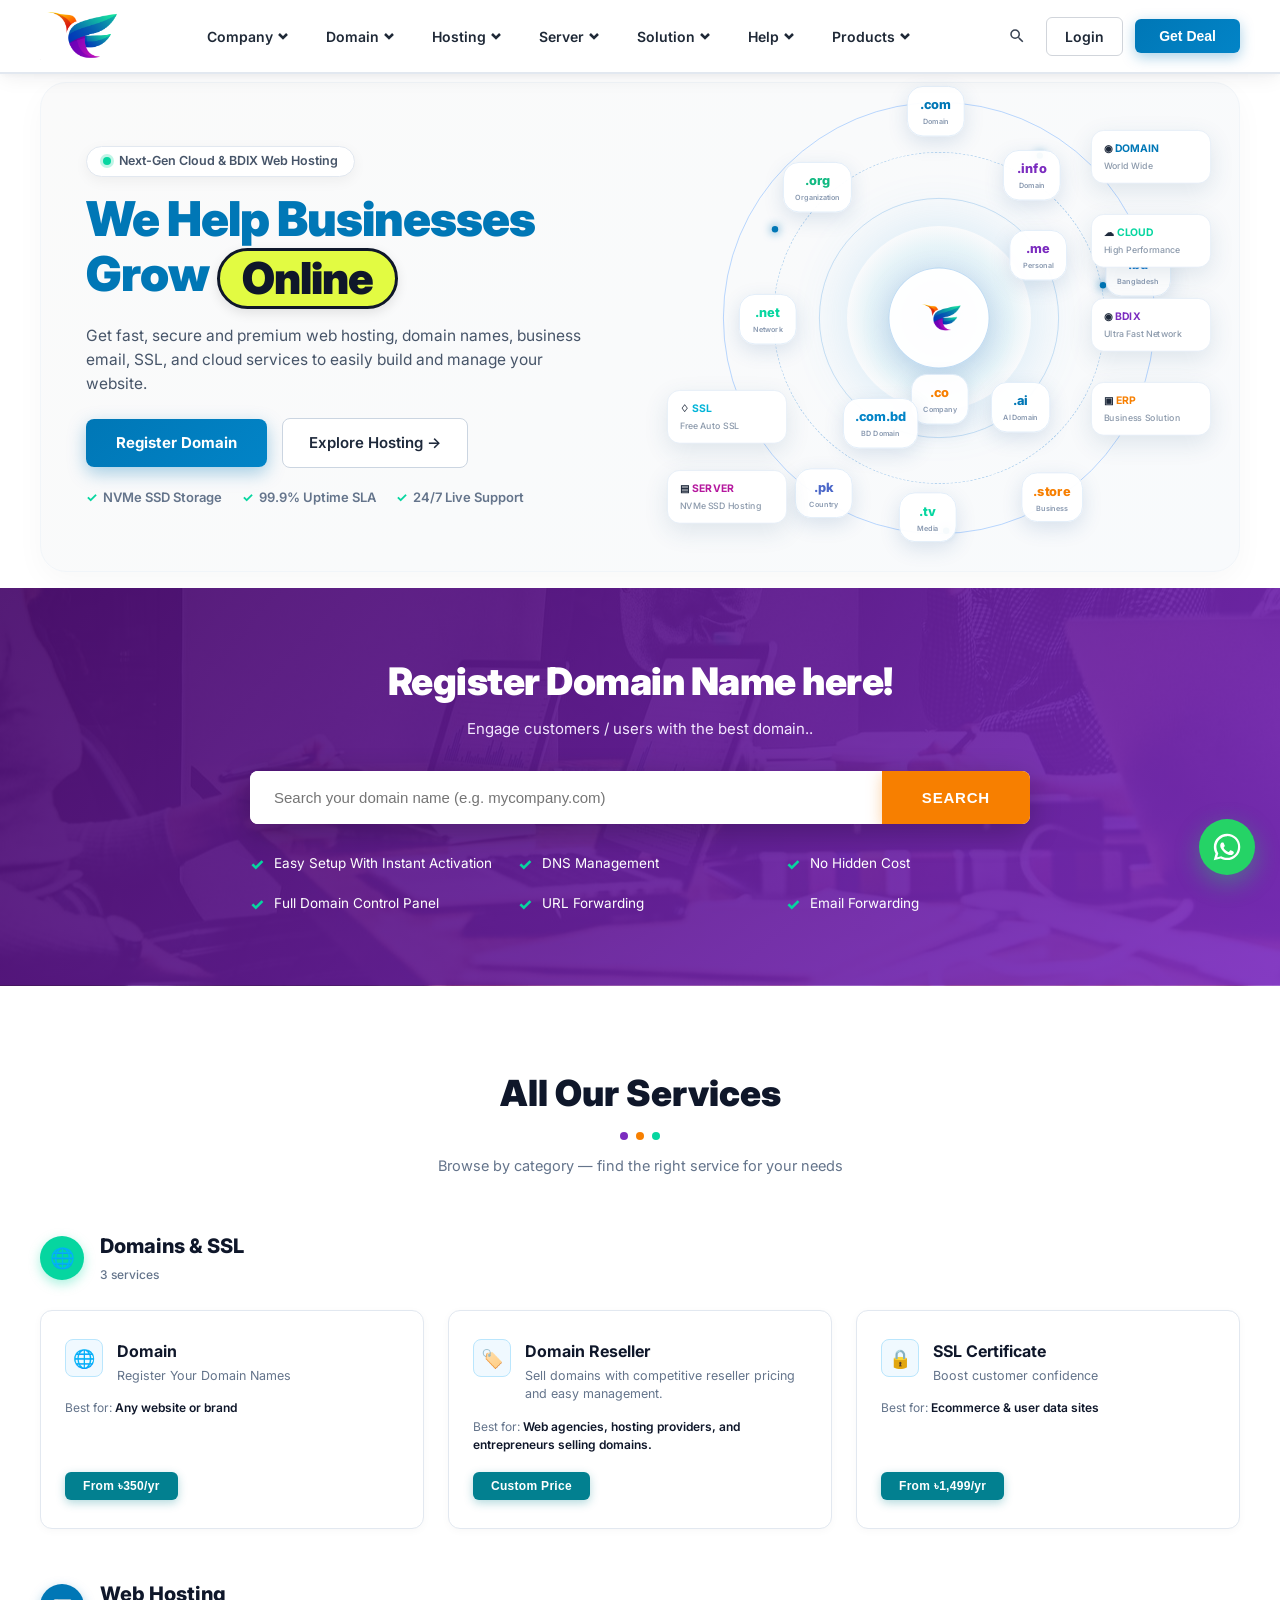
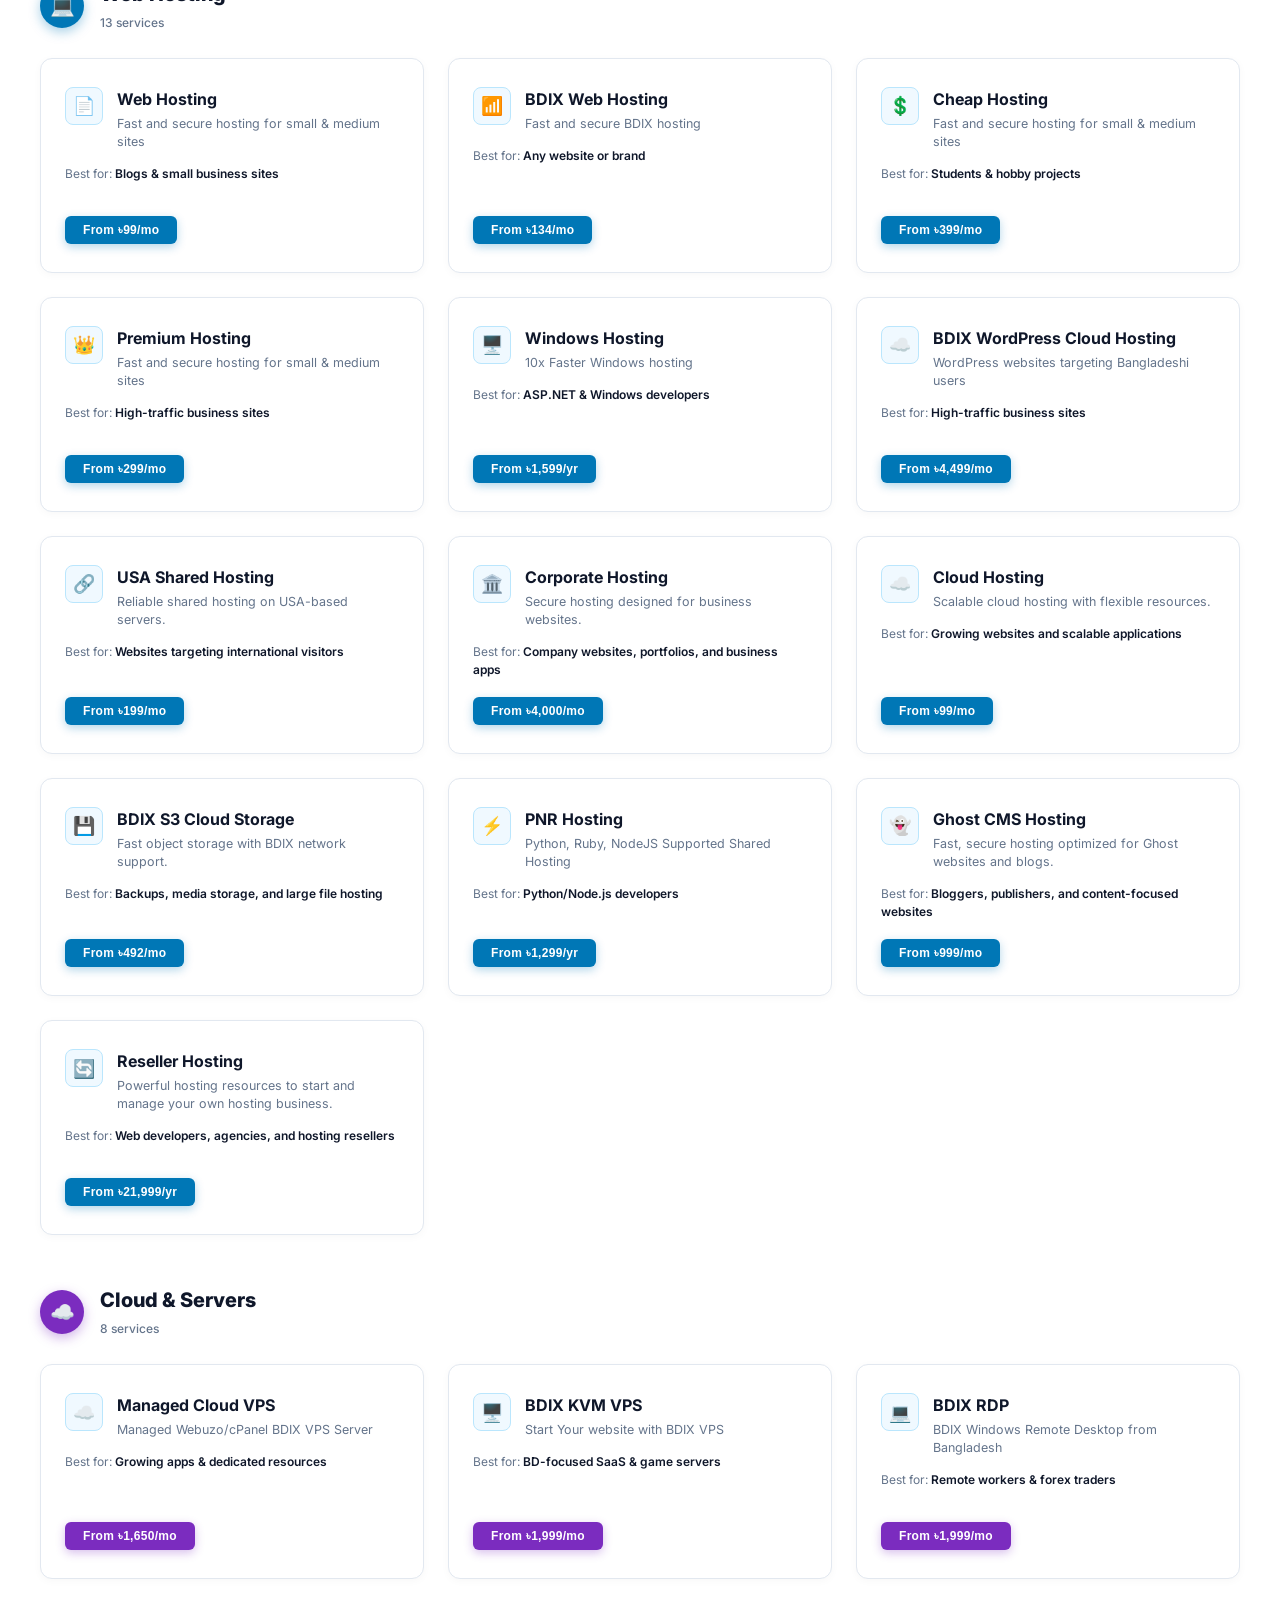
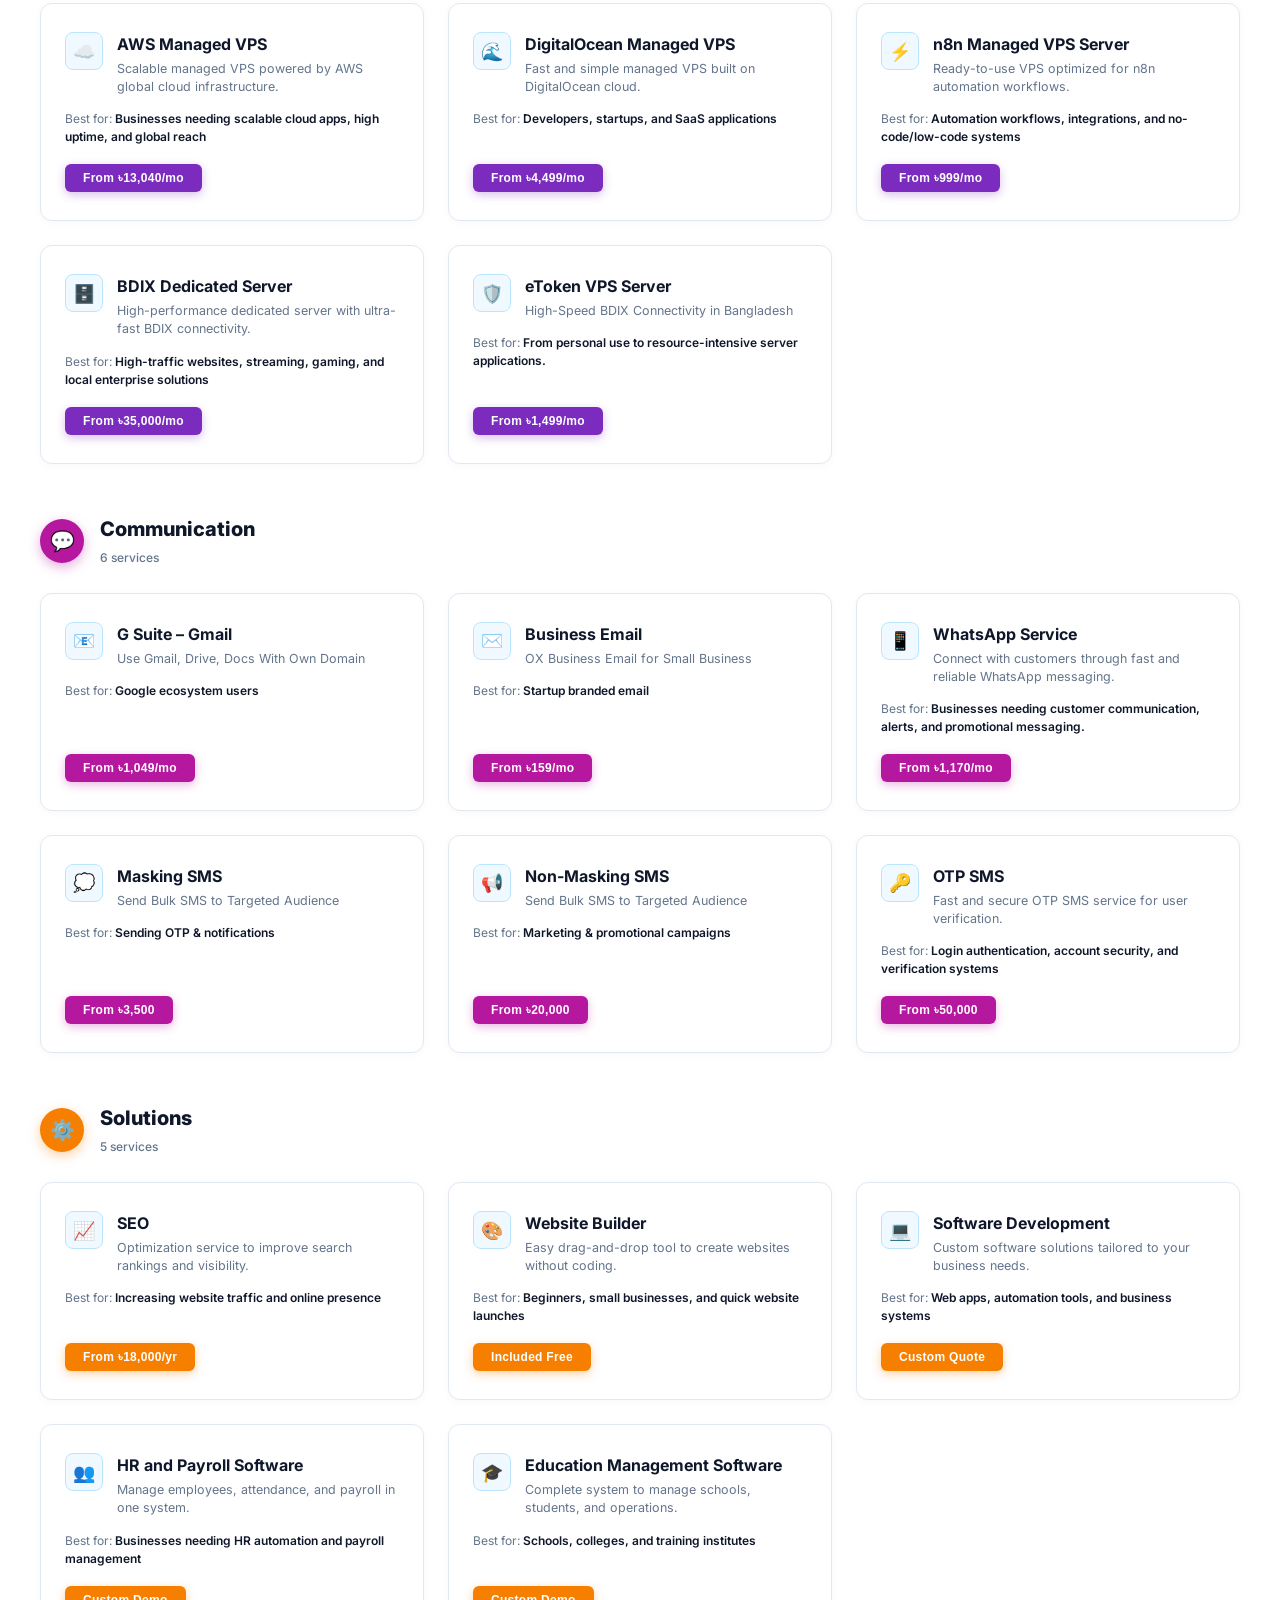
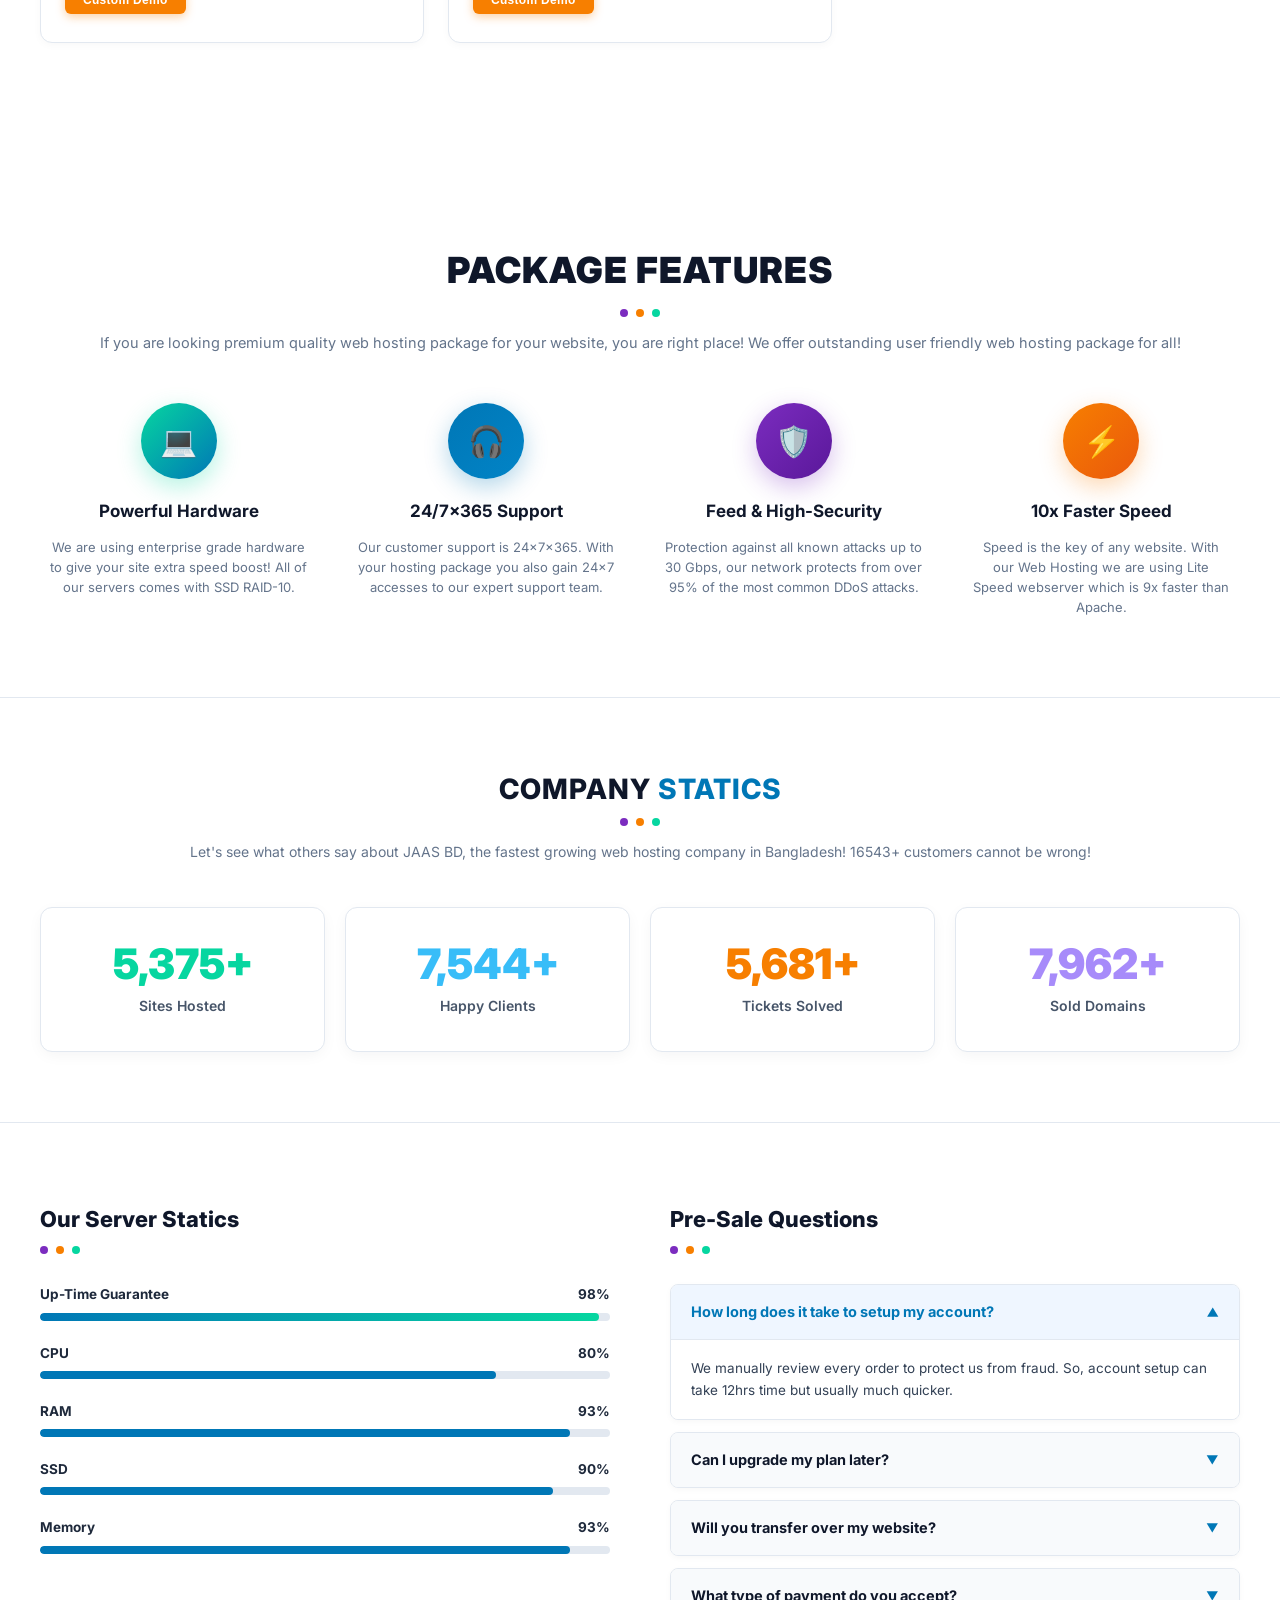
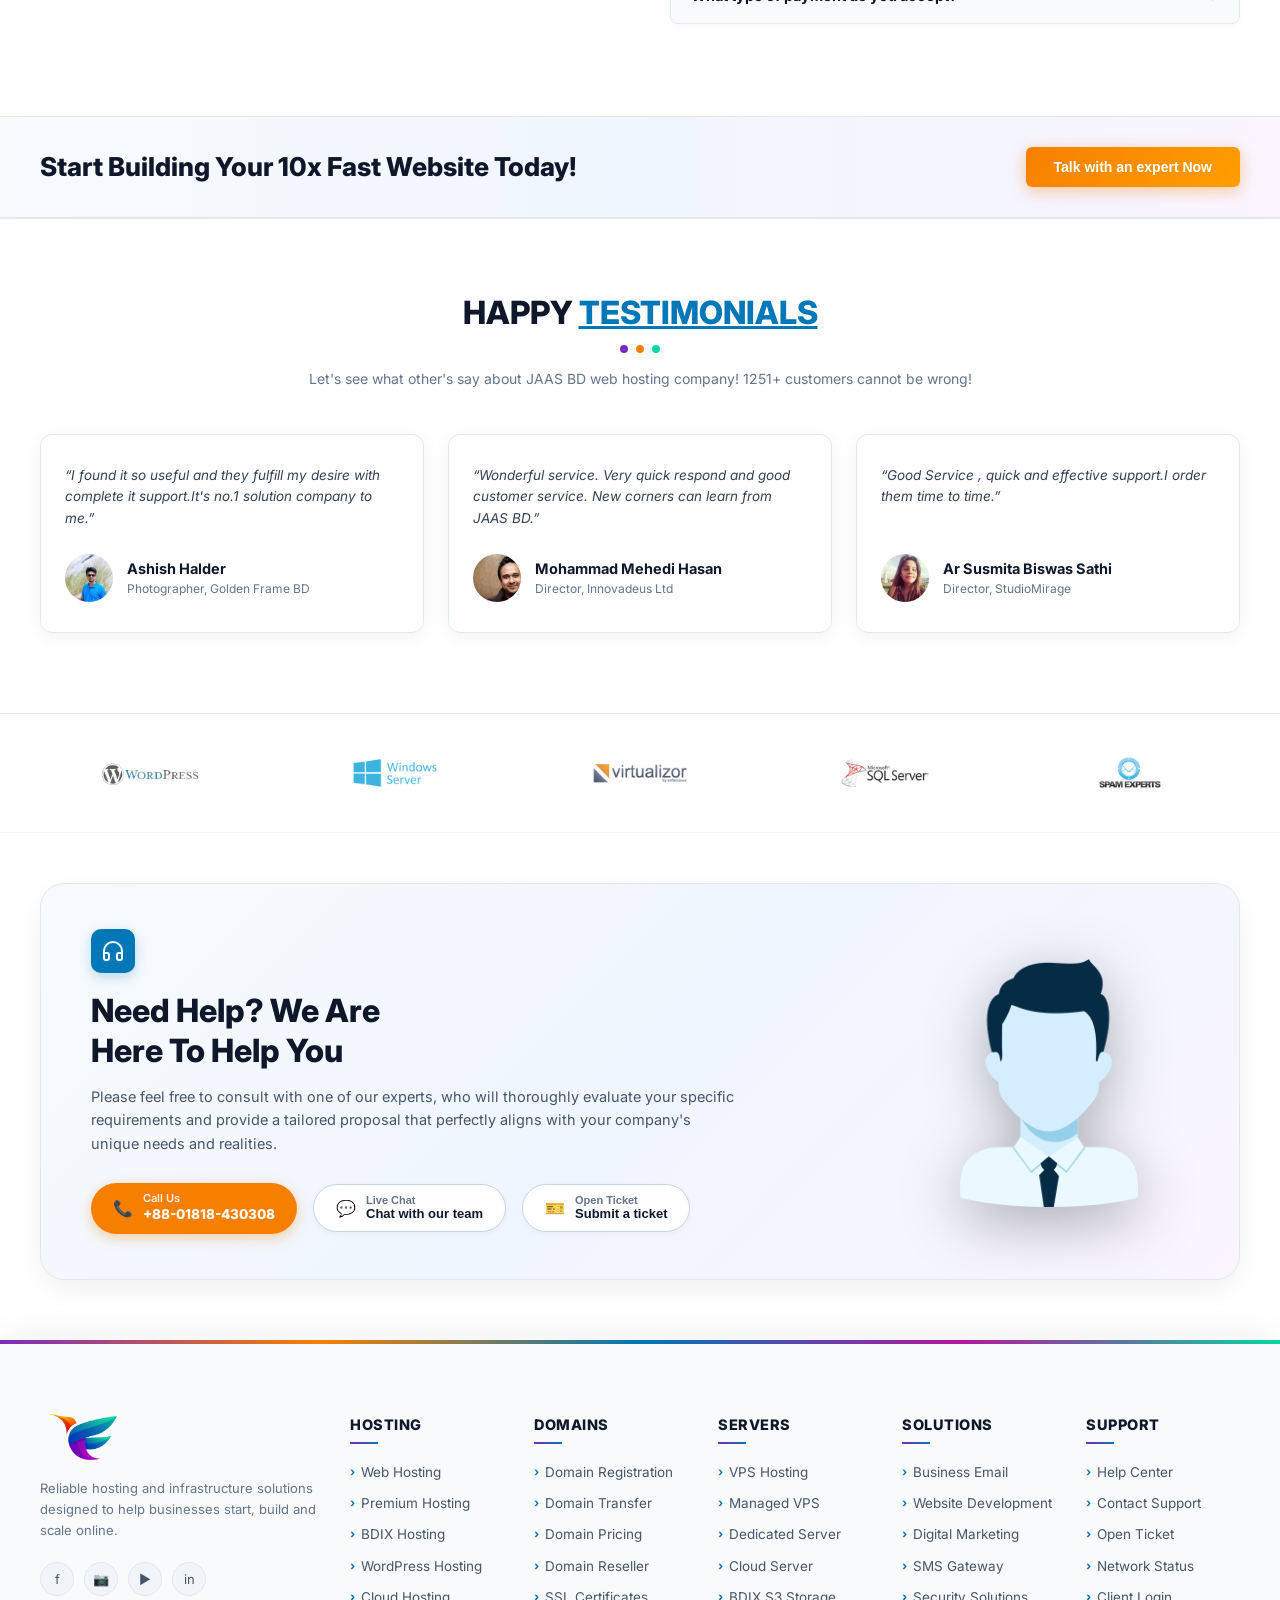
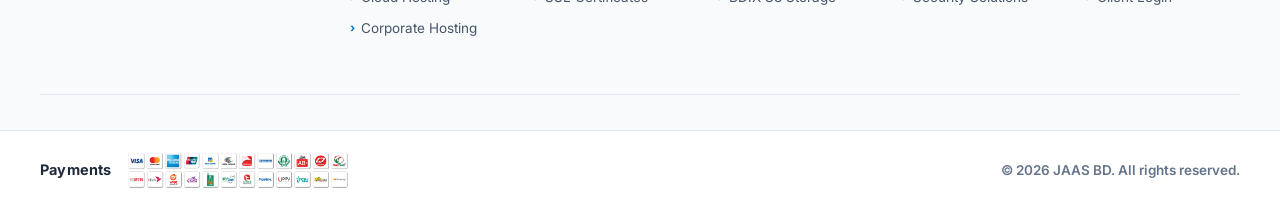
==== index.html @ a2dc626a "first commit" ====
<!DOCTYPE html>
<html lang="en">
<head>
  <meta charset="UTF-8">
  <meta name="viewport" content="width=device-width, initial-scale=1.0">
  <title>JAAS BD - Leading Web Hosting, Domain &amp; Cloud Provider in Bangladesh</title>
  <meta name="description" content="JAAS BD is Bangladesh's top BDIX hosting, domain registration, VPS and cloud infrastructure provider. Fast NVMe SSD, 99.9% uptime, 24/7 support.">
  <link rel="icon" type="image/png" href="assets/images/jaasbd-logo.png">

  <!-- Google Fonts: Inter -->
  <link rel="preconnect" href="https://fonts.googleapis.com">
  <link rel="preconnect" href="https://fonts.gstatic.com" crossorigin>
  <link href="https://fonts.googleapis.com/css2?family=Inter:wght@300;400;500;600;700;800;900&display=swap" rel="stylesheet">

  <style>
    /* Reset & Base */
    *, *::before, *::after {
      box-sizing: border-box;
      margin: 0;
      padding: 0;
    }

    html {
      scroll-behavior: smooth;
    }

    body {
      font-family: 'Inter', -apple-system, BlinkMacSystemFont, 'Segoe UI', Roboto, sans-serif;
      color: #1E293B;
      background-color: #FFFFFF;
      line-height: 1.5;
      -webkit-font-smoothing: antialiased;
      overflow-x: hidden;
    }

    a {
      text-decoration: none;
      color: inherit;
    }

    ul {
      list-style: none;
    }

    img {
      max-width: 100%;
      height: auto;
      display: block;
    }

    .container {
      width: 100%;
      max-width: 1240px;
      margin: 0 auto;
      padding: 0 20px;
    }

    /* ---------------------------------------------------
       JAAS BD LOGO BRAND COLOR SYSTEM
       --------------------------------------------------- */
    .jaasbd-text {
      font-weight: 900;
      display: inline-flex;
      align-items: center;
      line-height: 1;
      letter-spacing: -0.5px;
    }
    .jaasbd-text .j  { color: #7B2CBF; } /* Purple */
    .jaasbd-text .a1 { color: #F77F00; } /* Amber Orange */
    .jaasbd-text .a2 { color: #5A189A; } /* Deep Violet */
    .jaasbd-text .s  { color: #0077B6; } /* Royal Blue */
    .jaasbd-text .sp { display: inline-block; width: 4px; }
    .jaasbd-text .b  { color: #B5179E; } /* Fuchsia Magenta */
    .jaasbd-text .d  {
      background: linear-gradient(135deg, #0077B6 0%, #06D6A0 100%);
      -webkit-background-clip: text;
      -webkit-text-fill-color: transparent;
      color: #06D6A0;
    }

    /* ---------------------------------------------------
       1. HEADER & NAVBAR (Clearly distinct white bar)
       --------------------------------------------------- */
    .header-nav {
      background: #FFFFFF;
      position: sticky;
      top: 0;
      z-index: 1000;
      border-bottom: 2px solid #E2E8F0;
      box-shadow: 0 4px 20px -2px rgba(15, 23, 42, 0.08), 0 2px 6px -1px rgba(15, 23, 42, 0.04);
    }

    .header-inner {
      display: flex;
      align-items: center;
      justify-content: space-between;
      height: 72px;
      flex-wrap: nowrap;
      gap: 15px;
    }

    .brand-logo {
      display: flex;
      align-items: center;
      gap: 12px;
      text-decoration: none;
      flex-shrink: 0;
      white-space: nowrap;
    }

    .brand-logo-img {
      height: 48px;
      width: auto;
      object-fit: contain;
      flex-shrink: 0;
    }

    .brand-name {
      font-size: 26px;
      white-space: nowrap;
      flex-shrink: 0;
    }

    .nav-links {
      display: flex;
      align-items: center;
      gap: 14px;
      flex-wrap: nowrap;
      white-space: nowrap;
    }

    .nav-link {
      font-size: 14px;
      font-weight: 600;
      color: #1F2937;
      display: flex;
      align-items: center;
      gap: 5px;
      cursor: pointer;
      position: relative;
      padding: 8px 12px;
      border-radius: 8px;
      white-space: nowrap;
      transition: all 0.15s ease;
    }

    .nav-link:hover {
      background: #F1F5F9;
      color: #0077B6;
    }

    .nav-link svg {
      width: 10px;
      height: 10px;
      stroke: currentColor;
      stroke-width: 2.5;
      fill: none;
      transition: transform 0.2s ease;
    }

    .nav-link:hover svg {
      transform: rotate(180deg);
    }

    /* Dropdowns */
    .nav-dropdown {
      position: absolute;
      top: 100%;
      left: -10px;
      min-width: 250px;
      background: #FFFFFF;
      border-radius: 12px;
      box-shadow: 0 16px 36px rgba(0, 0, 0, 0.12), 0 2px 8px rgba(0, 0, 0, 0.04);
      border: 1px solid #E2E8F0;
      padding: 10px 0;
      opacity: 0;
      visibility: hidden;
      transform: translateY(10px);
      transition: all 0.22s cubic-bezier(0.16, 1, 0.3, 1);
      z-index: 1100;
      display: flex;
      flex-direction: column;
    }

    .nav-link:hover .nav-dropdown {
      opacity: 1;
      visibility: visible;
      transform: translateY(0);
    }

    .dropdown-item {
      display: flex;
      align-items: center;
      gap: 12px;
      padding: 10px 18px;
      font-size: 13.5px;
      color: #334155;
      text-decoration: none;
      font-weight: 500;
      transition: background 0.15s, color 0.15s;
      white-space: nowrap;
    }

    .dropdown-item:hover {
      background: #F0F9FF;
      color: #0077B6;
    }

    .dropdown-item span.icon {
      font-size: 16px;
      width: 22px;
      text-align: center;
      color: #0077B6;
    }

    .nav-actions {
      display: flex;
      align-items: center;
      gap: 12px;
      flex-shrink: 0;
      white-space: nowrap;
    }

    .btn-search {
      background: transparent;
      border: none;
      cursor: pointer;
      color: #374151;
      display: flex;
      align-items: center;
      justify-content: center;
      padding: 8px;
      border-radius: 50%;
      transition: all 0.15s;
    }

    .btn-search:hover {
      color: #0077B6;
      background: #F1F5F9;
    }

    .btn-login {
      border: 1px solid #D1D5DB;
      background: #FFFFFF;
      color: #1F2937;
      font-size: 14px;
      font-weight: 600;
      padding: 8px 18px;
      border-radius: 6px;
      cursor: pointer;
      transition: all 0.2s;
      white-space: nowrap;
      flex-shrink: 0;
    }

    .btn-login:hover {
      border-color: #0077B6;
      color: #0077B6;
    }

    .btn-deal {
      background: linear-gradient(135deg, #0077B6 0%, #0284C7 100%);
      color: #FFFFFF;
      font-size: 14px;
      font-weight: 700;
      padding: 9px 24px;
      border-radius: 6px;
      cursor: pointer;
      box-shadow: 0 4px 14px rgba(0, 119, 182, 0.35);
      transition: all 0.2s;
      border: none;
      white-space: nowrap;
      flex-shrink: 0;
      display: inline-flex;
      align-items: center;
      justify-content: center;
    }

    .btn-deal:hover {
      background: linear-gradient(135deg, #023E8A 0%, #0077B6 100%);
      transform: translateY(-1px);
    }

    /* ---------------------------------------------------
       2. HERO SECTION (Tightly Aligned Top, 2 Columns)
       --------------------------------------------------- */
    .hero-wrapper {
      padding: 8px 0 16px;
      background: #FFFFFF;
      overflow: hidden;
    }

    .hero-card {
      background: linear-gradient(135deg, #FAFAFA 0%, #F8FAFC 100%);
      border: 1px solid #F1F5F9;
      border-radius: 26px;
      padding: 24px 45px 24px;
      box-shadow: 0 10px 30px rgba(0, 0, 0, 0.03);
      position: relative;
      display: flex;
      align-items: center;
      justify-content: space-between;
      gap: 30px;
      min-height: auto;
    }

    /* Left Side: Prominent Hero Typography & Badges */
    .hero-left-content {
      flex: 1;
      max-width: 580px;
      text-align: left;
      z-index: 5;
    }

    .hero-top-badge {
      display: inline-flex;
      align-items: center;
      gap: 8px;
      background: #FFFFFF;
      color: #475569;
      font-size: 12.5px;
      font-weight: 600;
      padding: 5px 16px;
      border-radius: 999px;
      box-shadow: 0 4px 14px rgba(0, 0, 0, 0.05);
      border: 1px solid #E2E8F0;
      margin-bottom: 14px;
    }

    .pulse-dot {
      width: 8px;
      height: 8px;
      border-radius: 50%;
      background: #06D6A0;
      box-shadow: 0 0 0 3px rgba(6, 214, 160, 0.25);
    }

    .hero-headline {
      font-size: 48px;
      font-weight: 900;
      color: #0077B6;
      line-height: 1.15;
      margin-bottom: 15px;
      letter-spacing: -1px;
    }

    .hero-online-pill {
      display: inline-block;
      background: #E2FB42;
      color: #0F172A;
      padding: 2px 22px;
      border-radius: 999px;
      border: 3px solid #0F172A;
      font-size: 44px;
      font-weight: 900;
      vertical-align: middle;
      box-shadow: 0 4px 12px rgba(0, 0, 0, 0.1);
    }

    .hero-subtext {
      font-size: 15.5px;
      color: #475569;
      line-height: 1.55;
      max-width: 520px;
      margin-bottom: 22px;
    }

    .hero-cta-group {
      display: flex;
      align-items: center;
      gap: 15px;
      flex-wrap: wrap;
      margin-bottom: 20px;
    }

    .btn-hero-primary {
      background: linear-gradient(135deg, #0077B6 0%, #0284C7 100%);
      color: #FFFFFF;
      font-size: 15px;
      font-weight: 700;
      padding: 13px 30px;
      border-radius: 8px;
      box-shadow: 0 6px 18px rgba(0, 119, 182, 0.35);
      transition: all 0.2s ease;
      display: inline-flex;
      align-items: center;
      gap: 8px;
    }

    .btn-hero-primary:hover {
      background: linear-gradient(135deg, #023E8A 0%, #0077B6 100%);
      transform: translateY(-2px);
      box-shadow: 0 8px 22px rgba(0, 119, 182, 0.45);
    }

    .btn-hero-secondary {
      background: #FFFFFF;
      color: #1E293B;
      font-size: 15px;
      font-weight: 600;
      padding: 13px 26px;
      border-radius: 8px;
      border: 1px solid #CBD5E1;
      transition: all 0.2s ease;
    }

    .btn-hero-secondary:hover {
      border-color: #0077B6;
      color: #0077B6;
      background: #F8FAFC;
    }

    .hero-features-list {
      display: flex;
      align-items: center;
      gap: 20px;
      font-size: 13px;
      color: #64748B;
      font-weight: 600;
      flex-wrap: wrap;
    }

    .hero-features-list span {
      display: flex;
      align-items: center;
      gap: 6px;
    }

    /* Right Side: The Moving Orbit Circle (Aligned Top) */
    .hero-right-orbit {
      flex: 0 0 510px;
      height: 440px;
      position: relative;
      overflow: visible;
      display: flex;
      align-items: center;
      justify-content: center;
    }

    .orbit-scaler {
      width: 600px;
      height: 580px;
      position: absolute;
      top: 48%;
      left: 50%;
      transform: translate(-50%, -50%) scale(0.8);
      transform-origin: center center;
    }

    .orbit-area {
      position: relative;
      width: 600px;
      height: 580px;
    }

    .core {
      position: absolute;
      left: 50%;
      top: 50%;
      transform: translate(-50%, -50%);
      width: 230px;
      height: 230px;
      border-radius: 50%;
      background: radial-gradient(circle, rgba(52, 128, 213, .25), rgba(72, 190, 220, .1) 55%, transparent 70%);
      box-shadow: 0 0 70px rgba(70, 163, 223, .2);
      display: flex;
      align-items: center;
      justify-content: center;
    }

    .core-inner-badge {
      position: absolute;
      inset: 52px;
      border-radius: 50%;
      display: flex;
      align-items: center;
      justify-content: center;
      font-size: 22px;
      background: rgba(255, 255, 255, .96);
      border: 1px solid rgba(70, 150, 220, .35);
      box-shadow: 0 10px 35px rgba(44, 115, 180, .2);
      z-index: 5;
    }

    .ring {
      position: absolute;
      left: 50%;
      top: 50%;
      border: 1px solid rgba(70, 150, 220, 0.35);
      border-radius: 50%;
      transform: translate(-50%, -50%);
    }

    .r1 {
      width: 300px;
      height: 300px;
    }

    .r2 {
      width: 415px;
      height: 415px;
      border-style: dashed;
      border-color: rgba(70, 150, 220, 0.45);
    }

    .r3 {
      width: 540px;
      height: 540px;
      border-color: rgba(113, 173, 255, 0.6);
    }

    .ring-dot {
      position: absolute;
      width: 8px;
      height: 8px;
      border-radius: 50%;
      background: #0077B6;
      box-shadow: 0 0 12px #0077B6;
    }

    .d1 { left: 91px; top: 175px; }
    .d2 { right: 91px; top: 245px; }
    .d3 { left: 305px; bottom: 20px; }
    .d4 { right: 170px; top: 83px; }

    .orbit {
      position: absolute;
      inset: 0;
      animation: spin 24s linear infinite;
    }

    .orbit:hover {
      animation-play-state: paused;
    }

    .orbit .item {
      position: absolute;
      animation: counter 24s linear infinite;
      cursor: pointer;
      z-index: 10;
    }

    .orbit:hover .item {
      animation-play-state: paused;
    }

    .orbit .item:hover {
      z-index: 30;
    }

    .orbit .item-inner {
      min-width: 72px;
      padding: 10px 14px;
      border-radius: 20px;
      background: rgba(255, 255, 255, .96);
      border: 1px solid #DCEAF8;
      box-shadow: 0 8px 25px rgba(35, 88, 145, .15);
      text-align: center;
      font-size: 16px;
      font-weight: 800;
      color: inherit;
      transition: transform 0.25s cubic-bezier(0.34, 1.56, 0.64, 1), box-shadow 0.2s ease;
    }

    .orbit .item:hover .item-inner {
      transform: scale(1.18);
      box-shadow: 0 12px 30px rgba(35, 88, 145, 0.28);
    }

    .orbit .item:nth-child(1) { left: 260px; top: 0px; color: #0077B6; }
    .orbit .item:nth-child(2) { left: 380px; top: 80px; color: #7B2CBF; }
    .orbit .item:nth-child(3) { right: 10px; top: 200px; color: #1478C9; }
    .orbit .item:nth-child(4) { right: 120px; bottom: 35px; color: #F77F00; }
    .orbit .item:nth-child(5) { left: 250px; bottom: 10px; color: #06D6A0; }
    .orbit .item:nth-child(6) { left: 120px; bottom: 40px; color: #4C68C9; }
    .orbit .item:nth-child(7) { left: 50px; top: 260px; color: #06D6A0; }
    .orbit .item:nth-child(8) { left: 105px; top: 95px; color: #10B981; }
    .orbit .item:nth-child(9) { left: 265px; top: 360px; color: #F77F00; }
    .orbit .item:nth-child(10) { right: 140px; top: 180px; color: #7B2CBF; }
    .orbit .item:nth-child(11) { left: 180px; top: 390px; color: #0284C7; }
    .orbit .item:nth-child(12) { left: 365px; top: 370px; color: #0077B6; }

    .orbit .item span {
      display: block;
      font-size: 9px;
      color: #8A9AB1;
      font-weight: 600;
      margin-top: 3px;
    }

    @keyframes spin {
      to { transform: rotate(360deg); }
    }

    @keyframes counter {
      to { transform: rotate(-360deg); }
    }

    .side-card {
      position: absolute;
      width: 150px;
      padding: 13px 15px;
      border-radius: 16px;
      background: #FFFFFF;
      border: 1px solid #E4EDF7;
      box-shadow: 0 10px 30px rgba(29, 79, 125, .12);
      font-weight: 800;
      font-size: 13px;
      color: #1E293B;
      z-index: 20;
      transition: transform 0.2s ease, box-shadow 0.2s ease;
    }

    .side-card:hover {
      transform: translateY(-2px);
      box-shadow: 0 14px 35px rgba(29, 79, 125, .18);
    }

    .side-card small {
      display: block;
      color: #8A98AA;
      font-weight: 500;
      margin-top: 3px;
      font-size: 11px;
    }

    .c-domain { top: 55px; right: -40px; }
    .c-cloud  { top: 160px; right: -40px; }
    .c-bdix   { top: 265px; right: -40px; }
    .c-erp    { top: 370px; right: -40px; }
    .c-server { top: 480px; left: -40px; }
    .c-ssl    { top: 380px; left: -40px; }

    .side-card b { color: #0077B6; }
    .c-cloud b   { color: #06D6A0; }
    .c-bdix b    { color: #7B2CBF; }
    .c-erp b     { color: #F77F00; }
    .c-server b  { color: #B5179E; }
    .c-ssl b     { color: #00B4D8; }

    /* ---------------------------------------------------
       3. REGISTER DOMAIN NAME HERE (DIANA BLUE BANNER)
       --------------------------------------------------- */
    .domain-search-section {
      background-color: #5A189A;
      background-image: linear-gradient(135deg, rgba(74, 14, 110, 0.94) 0%, rgba(123, 44, 191, 0.92) 100%), url('assets/images/domain-search-bg.jpg');
      background-size: cover;
      background-position: center;
      padding: 65px 0 70px;
      color: #FFFFFF;
      text-align: center;
      position: relative;
    }

    .domain-sec-title {
      font-size: 38px;
      font-weight: 900;
      margin-bottom: 8px;
      letter-spacing: -0.5px;
    }

    .domain-sec-sub {
      font-size: 15px;
      color: #F3E8FF;
      margin-bottom: 30px;
      font-weight: 400;
    }

    .search-box-wrap {
      max-width: 780px;
      margin: 0 auto 28px;
      display: flex;
      box-shadow: 0 8px 30px rgba(0, 0, 0, 0.25);
      border-radius: 8px;
      overflow: hidden;
      background: #FFFFFF;
    }

    .search-box-input {
      flex: 1;
      border: none;
      padding: 18px 24px;
      font-size: 15px;
      outline: none;
      color: #1F2937;
    }

    .btn-search-domain {
      background: #F77F00;
      color: #FFFFFF;
      font-size: 15px;
      font-weight: 800;
      padding: 0 40px;
      letter-spacing: 0.8px;
      border: none;
      cursor: pointer;
      box-shadow: 0 4px 14px rgba(247, 127, 0, 0.35);
      transition: all 0.2s ease;
    }

    .btn-search-domain:hover {
      background: #E85D04;
      transform: translateY(-1px);
      box-shadow: 0 6px 18px rgba(247, 127, 0, 0.5);
    }

    .domain-features-grid {
      display: grid;
      grid-template-columns: repeat(3, 1fr);
      gap: 16px 24px;
      max-width: 780px;
      margin: 0 auto;
      text-align: left;
    }

    .domain-feat-item {
      display: flex;
      align-items: center;
      gap: 10px;
      font-size: 13.5px;
      color: #FFFFFF;
    }

    .feat-check {
      color: #06D6A0;
      font-size: 16px;
      font-weight: 800;
    }

    /* ---------------------------------------------------
       4. ALL OUR SERVICES (Categorized in JAAS BD Spectrum)
       --------------------------------------------------- */
    .services-section {
      padding: 80px 0;
      background: #FFFFFF;
    }

    .section-header-center {
      text-align: center;
      margin-bottom: 55px;
    }

    .section-main-title {
      font-size: 36px;
      font-weight: 900;
      color: #0F172A;
      margin-bottom: 12px;
    }

    .section-dots {
      display: flex;
      justify-content: center;
      gap: 8px;
      margin-bottom: 15px;
    }

    .section-dots span:nth-child(1) { width: 8px; height: 8px; border-radius: 50%; background: #7B2CBF; }
    .section-dots span:nth-child(2) { width: 8px; height: 8px; border-radius: 50%; background: #F77F00; }
    .section-dots span:nth-child(3) { width: 8px; height: 8px; border-radius: 50%; background: #06D6A0; }

    .section-subtitle {
      font-size: 14.5px;
      color: #64748B;
    }

    .category-block {
      margin-bottom: 50px;
    }

    .category-header-wrap {
      display: flex;
      align-items: center;
      gap: 16px;
      margin-bottom: 25px;
    }

    .cat-icon-badge {
      width: 44px;
      height: 44px;
      border-radius: 50%;
      color: #FFFFFF;
      display: flex;
      align-items: center;
      justify-content: center;
      font-size: 20px;
      flex-shrink: 0;
    }

    .cat-badge-teal    { background: #06D6A0; box-shadow: 0 4px 12px rgba(6, 214, 160, 0.35); }
    .cat-badge-blue    { background: #0077B6; box-shadow: 0 4px 12px rgba(0, 119, 182, 0.35); }
    .cat-badge-purple  { background: #7B2CBF; box-shadow: 0 4px 12px rgba(123, 44, 191, 0.35); }
    .cat-badge-magenta { background: #B5179E; box-shadow: 0 4px 12px rgba(181, 23, 158, 0.35); }
    .cat-badge-orange  { background: #F77F00; box-shadow: 0 4px 12px rgba(247, 127, 0, 0.35); }

    .cat-title-text {
      font-size: 20px;
      font-weight: 800;
      color: #0F172A;
      margin: 0;
    }

    .cat-count-sub {
      font-size: 12px;
      color: #64748B;
      font-weight: 500;
    }

    .cards-grid-3 {
      display: grid;
      grid-template-columns: repeat(3, 1fr);
      gap: 24px;
    }

    .service-card {
      background: #FFFFFF;
      border: 1px solid #E2E8F0;
      border-radius: 12px;
      padding: 28px 24px;
      display: flex;
      flex-direction: column;
      justify-content: space-between;
      min-height: 215px;
      transition: all 0.25s ease;
      box-shadow: 0 2px 8px rgba(0, 0, 0, 0.03);
    }

    .service-card:hover {
      border-color: #0077B6;
      box-shadow: 0 12px 28px rgba(0, 119, 182, 0.1);
      transform: translateY(-2px);
    }

    .card-top-row {
      display: flex;
      align-items: flex-start;
      gap: 14px;
      margin-bottom: 12px;
    }

    .card-icon-box {
      width: 38px;
      height: 38px;
      border-radius: 8px;
      background: #F0F9FF;
      border: 1px solid #BAE6FD;
      display: flex;
      align-items: center;
      justify-content: center;
      font-size: 18px;
      flex-shrink: 0;
    }

    .card-title {
      font-size: 16px;
      font-weight: 700;
      color: #0F172A;
      margin-bottom: 4px;
    }

    .card-desc {
      font-size: 12.5px;
      color: #64748B;
      line-height: 1.45;
    }

    .card-best-for {
      font-size: 12px;
      color: #64748B;
      margin-top: 14px;
      margin-bottom: 18px;
    }

    .card-best-for strong {
      color: #0F172A;
      font-weight: 600;
    }

    /* Package Price Buttons Styled Harmoniously From Logo Spectrum Colors */
    .card-btn-price {
      display: inline-block;
      align-self: flex-start;
      background: linear-gradient(135deg, #7B2CBF 0%, #0077B6 100%);
      color: #FFFFFF;
      font-size: 12px;
      font-weight: 700;
      padding: 7px 18px;
      border-radius: 6px;
      letter-spacing: 0.3px;
      transition: all 0.2s ease;
      border: none;
      cursor: pointer;
      box-shadow: 0 2px 8px rgba(0, 0, 0, 0.15);
    }

    /* Category 1: Domains & SSL (Logo Teal) */
    #domains-ssl .card-btn-price {
      background: #028090;
      box-shadow: 0 3px 10px rgba(2, 128, 144, 0.3);
    }
    #domains-ssl .card-btn-price:hover {
      background: #00A896;
      transform: translateY(-1px);
    }

    /* Category 2: Web Hosting (Logo Royal Blue) */
    #web-hosting .card-btn-price {
      background: #0077B6;
      box-shadow: 0 3px 10px rgba(0, 119, 182, 0.3);
    }
    #web-hosting .card-btn-price:hover {
      background: #023E8A;
      transform: translateY(-1px);
    }

    /* Category 3: Cloud & Servers (Logo Purple) */
    #cloud-servers .card-btn-price {
      background: #7B2CBF;
      box-shadow: 0 3px 10px rgba(123, 44, 191, 0.3);
    }
    #cloud-servers .card-btn-price:hover {
      background: #5A189A;
      transform: translateY(-1px);
    }

    /* Category 4: Communication (Logo Magenta) */
    #communication .card-btn-price {
      background: #B5179E;
      box-shadow: 0 3px 10px rgba(181, 23, 158, 0.3);
    }
    #communication .card-btn-price:hover {
      background: #831843;
      transform: translateY(-1px);
    }

    /* Category 5: Solutions (Logo Amber Orange) */
    #solutions .card-btn-price {
      background: #F77F00;
      box-shadow: 0 3px 10px rgba(247, 127, 0, 0.35);
    }
    #solutions .card-btn-price:hover {
      background: #E85D04;
      transform: translateY(-1px);
    }

    /* ---------------------------------------------------
       5. PACKAGE FEATURES (4 Logo Spectrum Circles)
       --------------------------------------------------- */
    .package-features-section {
      padding: 70px 0 80px;
      background: #FFFFFF;
      text-align: center;
    }

    .feat-grid-4 {
      display: grid;
      grid-template-columns: repeat(4, 1fr);
      gap: 30px;
      margin-top: 50px;
    }

    .feat-card-item {
      text-align: center;
      padding: 0 10px;
    }

    .feat-icon-circle {
      width: 76px;
      height: 76px;
      border-radius: 50%;
      color: #FFFFFF;
      display: flex;
      align-items: center;
      justify-content: center;
      margin: 0 auto 20px;
      font-size: 30px;
    }

    .feat-ic-1 { background: linear-gradient(135deg, #06D6A0, #0077B6); box-shadow: 0 8px 24px rgba(6, 214, 160, 0.3); }
    .feat-ic-2 { background: linear-gradient(135deg, #0077B6, #0284C7); box-shadow: 0 8px 24px rgba(0, 119, 182, 0.3); }
    .feat-ic-3 { background: linear-gradient(135deg, #7B2CBF, #5A189A); box-shadow: 0 8px 24px rgba(123, 44, 191, 0.3); }
    .feat-ic-4 { background: linear-gradient(135deg, #F77F00, #EA580C); box-shadow: 0 8px 24px rgba(247, 127, 0, 0.3); }

    .feat-item-title {
      font-size: 17px;
      font-weight: 700;
      color: #0F172A;
      margin-bottom: 12px;
    }

    .feat-item-desc {
      font-size: 13px;
      color: #64748B;
      line-height: 1.55;
    }

    /* ---------------------------------------------------
       6. COMPANY STATICS (Logo Accent Counters)
       --------------------------------------------------- */
    .company-statics-section {
      background: #FFFFFF;
      padding: 70px 0;
      color: #0F172A;
      text-align: center;
      border-top: 1px solid #E2E8F0;
      border-bottom: 1px solid #E2E8F0;
    }

    .stats-title {
      font-size: 28px;
      font-weight: 800;
      letter-spacing: 1px;
      margin-bottom: 8px;
      color: #0F172A;
    }

    .stats-title span {
      color: #0077B6;
    }

    .stats-subtitle {
      font-size: 14px;
      color: #64748B;
      margin-bottom: 45px;
    }

    .stats-cards-grid {
      display: grid;
      grid-template-columns: repeat(4, 1fr);
      gap: 20px;
    }

    .stat-counter-card {
      background: #FFFFFF;
      border: 1px solid #E2E8F0;
      border-radius: 12px;
      padding: 35px 20px;
      box-shadow: 0 4px 16px -2px rgba(15, 23, 42, 0.05);
      transition: all 0.2s ease;
    }

    .stat-counter-card:hover {
      background: #F8FAFC;
      border-color: #0077B6;
      box-shadow: 0 12px 28px -4px rgba(15, 23, 42, 0.1);
      transform: translateY(-3px);
    }

    .stat-num {
      font-size: 42px;
      font-weight: 900;
      line-height: 1;
      margin-bottom: 10px;
    }

    .stat-label {
      font-size: 14px;
      color: #475569;
      font-weight: 600;
    }

    /* ---------------------------------------------------
       7. SERVER STATICS & PRE-SALE FAQ
       --------------------------------------------------- */
    .split-section {
      padding: 80px 0;
      background: #FFFFFF;
    }

    .split-grid-2 {
      display: grid;
      grid-template-columns: 1fr 1fr;
      gap: 60px;
    }

    .split-col-title {
      font-size: 22px;
      font-weight: 800;
      color: #0F172A;
      margin-bottom: 10px;
    }

    .progress-group {
      margin-top: 30px;
    }

    .progress-item {
      margin-bottom: 22px;
    }

    .progress-header {
      display: flex;
      justify-content: space-between;
      font-size: 13.5px;
      font-weight: 700;
      color: #1E293B;
      margin-bottom: 8px;
    }

    .progress-bar-bg {
      height: 8px;
      background: #E2E8F0;
      border-radius: 999px;
      overflow: hidden;
    }

    .progress-bar-fill {
      height: 100%;
      background: #0077B6;
      border-radius: 999px;
    }

    /* FAQ Accordion */
    .faq-accordion-wrap {
      margin-top: 30px;
    }

    .faq-item {
      background: #FFFFFF;
      border: 1px solid #E2E8F0;
      border-radius: 8px;
      margin-bottom: 12px;
      overflow: hidden;
      transition: all 0.2s ease;
      box-shadow: 0 2px 6px rgba(15, 23, 42, 0.03);
    }

    .faq-question {
      padding: 16px 20px;
      color: #0F172A;
      background: #F8FAFC;
      font-size: 14.5px;
      font-weight: 700;
      display: flex;
      justify-content: space-between;
      align-items: center;
      cursor: pointer;
      transition: background 0.2s;
    }

    .faq-question:hover {
      background: #F1F5F9;
    }

    .faq-arrow {
      font-size: 12px;
      color: #0077B6;
      transition: transform 0.2s;
    }

    .faq-item.active .faq-question {
      background: #EFF6FF;
      color: #0077B6;
      border-bottom: 1px solid #E2E8F0;
    }

    .faq-item.active .faq-arrow {
      transform: rotate(180deg);
    }

    .faq-answer {
      background: #FFFFFF;
      color: #334155;
      font-size: 13.5px;
      line-height: 1.6;
      padding: 18px 20px;
      display: none;
    }

    .faq-item.active .faq-answer {
      display: block;
    }

    /* ---------------------------------------------------
       8. START BUILDING 10X FAST BANNER
       --------------------------------------------------- */
    .cta-speed-banner {
      background: linear-gradient(90deg, #F8FAFC 0%, #EFF6FF 50%, #FAF5FF 100%);
      color: #0F172A;
      padding: 30px 0;
      border-top: 1px solid #E2E8F0;
      border-bottom: 1px solid #E2E8F0;
    }

    .cta-banner-inner {
      display: flex;
      align-items: center;
      justify-content: space-between;
      flex-wrap: wrap;
      gap: 20px;
    }

    .cta-banner-title {
      font-size: 26px;
      font-weight: 800;
      color: #0F172A;
    }

    .btn-expert-cta {
      background: linear-gradient(135deg, #F77F00 0%, #FF9E00 100%);
      color: #FFFFFF;
      font-size: 14px;
      font-weight: 800;
      padding: 12px 28px;
      border-radius: 6px;
      border: none;
      cursor: pointer;
      box-shadow: 0 4px 16px rgba(247, 127, 0, 0.4);
      transition: transform 0.2s, box-shadow 0.2s;
    }

    .btn-expert-cta:hover {
      background: #E85D04;
      transform: translateY(-2px);
      box-shadow: 0 6px 20px rgba(247, 127, 0, 0.55);
    }

    /* ---------------------------------------------------
       9. HAPPY TESTIMONIALS (DianaHost Olive Green)
       --------------------------------------------------- */
    .testimonials-section {
      background: #FFFFFF;
      padding: 70px 0 80px;
      color: #0F172A;
      text-align: center;
      border-top: 1px solid #E2E8F0;
      border-bottom: 1px solid #E2E8F0;
    }

    .test-sec-title {
      font-size: 32px;
      font-weight: 800;
      margin-bottom: 8px;
      text-transform: uppercase;
      color: #0F172A;
    }

    .test-sec-title span {
      color: #0077B6;
      text-decoration: underline;
    }

    .test-sec-sub {
      font-size: 14px;
      color: #64748B;
      margin-bottom: 45px;
    }

    .testimonials-grid-3 {
      display: grid;
      grid-template-columns: repeat(3, 1fr);
      gap: 24px;
      text-align: left;
    }

    .test-white-card {
      background: #FFFFFF;
      color: #1E293B;
      border-radius: 12px;
      padding: 30px 24px;
      box-shadow: 0 4px 20px -2px rgba(15, 23, 42, 0.07);
      border: 1px solid #E2E8F0;
      display: flex;
      flex-direction: column;
      justify-content: space-between;
      transition: all 0.2s ease;
    }

    .test-white-card:hover {
      transform: translateY(-3px);
      box-shadow: 0 12px 30px -4px rgba(15, 23, 42, 0.12);
      border-color: #CBD5E1;
    }

    .test-text {
      font-size: 13.5px;
      line-height: 1.6;
      color: #334155;
      font-style: italic;
      margin-bottom: 25px;
    }

    .test-author-box {
      display: flex;
      align-items: center;
      gap: 14px;
    }

    .test-avatar-img {
      width: 48px;
      height: 48px;
      border-radius: 50%;
      object-fit: cover;
    }

    .test-name {
      font-size: 14.5px;
      font-weight: 700;
      color: #0F172A;
    }

    .test-role {
      font-size: 12px;
      color: #64748B;
    }

    /* ---------------------------------------------------
       10. TECH LOGOS ROW
       --------------------------------------------------- */
    .tech-logos-row {
      padding: 40px 0;
      background: #FFFFFF;
      border-bottom: 1px solid #F1F5F9;
    }

    .tech-logos-flex {
      display: flex;
      align-items: center;
      justify-content: space-around;
      flex-wrap: wrap;
      gap: 25px;
    }

    .tech-logos-flex img {
      max-height: 38px;
      width: auto;
      filter: grayscale(20%);
      opacity: 0.85;
      transition: all 0.2s;
    }

    .tech-logos-flex img:hover {
      filter: grayscale(0%);
      opacity: 1;
    }

    /* ---------------------------------------------------
       11. NEED HELP? WE ARE HERE TO HELP YOU
       --------------------------------------------------- */
    .need-help-section {
      padding: 50px 0 60px;
      background: #FFFFFF;
    }

    .need-help-card {
      background: linear-gradient(135deg, #F8FAFC 0%, #EFF6FF 50%, #FAF5FF 100%);
      border-radius: 24px;
      padding: 45px 50px;
      color: #0F172A;
      display: flex;
      align-items: center;
      justify-content: space-between;
      position: relative;
      overflow: hidden;
      box-shadow: 0 10px 30px -5px rgba(15, 23, 42, 0.08);
      border: 1px solid #E2E8F0;
    }

    .need-help-left {
      max-width: 650px;
      z-index: 2;
    }

    .help-badge-icon {
      width: 44px;
      height: 44px;
      border-radius: 10px;
      background: #0077B6;
      display: flex;
      align-items: center;
      justify-content: center;
      margin-bottom: 18px;
      color: #FFFFFF;
      box-shadow: 0 4px 12px rgba(0, 119, 182, 0.25);
    }

    .need-help-title {
      font-size: 32px;
      font-weight: 800;
      line-height: 1.25;
      margin-bottom: 14px;
      color: #0F172A;
    }

    .need-help-desc {
      font-size: 14.5px;
      color: #475569;
      line-height: 1.6;
      margin-bottom: 28px;
    }

    .help-action-pills {
      display: flex;
      align-items: center;
      gap: 16px;
      flex-wrap: wrap;
    }

    .pill-call-white {
      background: #F77F00;
      color: #FFFFFF;
      padding: 10px 22px;
      border-radius: 999px;
      font-size: 13.5px;
      font-weight: 700;
      display: flex;
      align-items: center;
      gap: 10px;
      text-decoration: none;
      box-shadow: 0 4px 14px rgba(247, 127, 0, 0.35);
      transition: all 0.2s ease;
    }

    .pill-call-white:hover {
      background: #E85D04;
      transform: translateY(-2px);
      box-shadow: 0 6px 18px rgba(247, 127, 0, 0.5);
    }

    .pill-glass-action {
      background: #FFFFFF;
      border: 1px solid #CBD5E1;
      color: #0F172A;
      padding: 10px 22px;
      border-radius: 999px;
      font-size: 13.5px;
      font-weight: 700;
      display: flex;
      align-items: center;
      gap: 10px;
      cursor: pointer;
      box-shadow: 0 2px 6px rgba(15, 23, 42, 0.04);
      transition: all 0.2s ease;
    }

    .pill-glass-action:hover {
      background: #F8FAFC;
      border-color: #0077B6;
      color: #0077B6;
      transform: translateY(-2px);
    }

    .need-help-art {
      flex: 0 0 280px;
      display: flex;
      justify-content: center;
      align-items: center;
      z-index: 2;
    }

    .need-help-art img {
      max-width: 250px;
      filter: drop-shadow(0 15px 30px rgba(0, 0, 0, 0.3));
    }

    /* ---------------------------------------------------
       12. MAIN FOOTER (DianaHost Layout, EPS, Single Office)
       --------------------------------------------------- */
    .site-footer {
      background: #F8FAFC;
      color: #475569;
      padding: 70px 0 0;
      font-size: 13.5px;
      border-top: 4px solid transparent;
      border-image: linear-gradient(90deg, #7B2CBF 0%, #F77F00 25%, #0077B6 50%, #B5179E 75%, #06D6A0 100%) 1;
      box-shadow: 0 -12px 30px -4px rgba(15, 23, 42, 0.05);
      position: relative;
    }

    .footer-top-grid {
      display: grid;
      grid-template-columns: 280px repeat(5, 1fr);
      gap: 30px;
      padding-bottom: 45px;
      border-bottom: 1px solid #E2E8F0;
    }

    .footer-brand-logo {
      display: flex;
      align-items: center;
      gap: 12px;
      text-decoration: none;
      margin-bottom: 16px;
    }

    .footer-brand-logo img {
      height: 38px;
      width: auto;
    }

    .footer-brand-name {
      font-size: 24px;
    }

    .footer-brand-desc {
      font-size: 13px;
      line-height: 1.6;
      color: #64748B;
      margin-bottom: 22px;
    }

    .footer-social-row {
      display: flex;
      align-items: center;
      gap: 10px;
    }

    .social-circle-btn {
      width: 34px;
      height: 34px;
      border-radius: 50%;
      background: #F1F5F9;
      border: 1px solid #E2E8F0;
      color: #475569;
      display: flex;
      align-items: center;
      justify-content: center;
      font-size: 13px;
      transition: all 0.2s;
    }

    .social-circle-btn:hover {
      background: #0077B6;
      border-color: #0077B6;
      color: #FFFFFF;
      transform: translateY(-2px);
    }

    .footer-col-header {
      font-size: 14.5px;
      font-weight: 800;
      color: #0F172A;
      margin-bottom: 18px;
      letter-spacing: 0.5px;
      position: relative;
      padding-bottom: 8px;
    }

    .footer-col-header::after {
      content: '';
      position: absolute;
      bottom: 0;
      left: 0;
      width: 28px;
      height: 2px;
      background: linear-gradient(90deg, #7B2CBF, #0077B6);
    }

    .footer-links-list li {
      margin-bottom: 11px;
    }

    .footer-links-list a {
      color: #475569;
      display: flex;
      align-items: center;
      gap: 6px;
      transition: all 0.15s;
    }

    .footer-links-list a:hover {
      color: #0077B6;
      transform: translateX(3px);
    }

    .footer-links-list a span.chevron {
      color: #0077B6;
      font-weight: 700;
      font-size: 12px;
    }

    /* Contact Boxes Row (Single Office Address, Clean English) */
    .footer-contact-boxes-row {
      display: grid;
      grid-template-columns: repeat(4, 1fr);
      gap: 18px;
      padding: 30px 0 35px;
    }

    .footer-contact-card {
      background: #FFFFFF;
      border: 1px solid #E2E8F0;
      border-radius: 8px;
      padding: 16px 14px;
      font-size: 12.5px;
      color: #334155;
      line-height: 1.55;
      box-shadow: 0 2px 8px rgba(15, 23, 42, 0.04);
    }

    .footer-contact-card strong {
      display: block;
      color: #0F172A;
      font-size: 13px;
      font-weight: 700;
      margin-bottom: 6px;
    }

    .footer-contact-card a {
      color: #0077B6;
      font-weight: 600;
      text-decoration: none;
    }

    .footer-contact-card a:hover {
      text-decoration: underline;
    }



    /* DIANAHOST STYLE BOTTOM BAR: FULL-WIDTH WHITE BACKGROUND */
    .footer-bottom-wrap {
      background: #FFFFFF;
      border-top: 1px solid #E2E8F0;
      padding: 16px 0;
      margin-top: 35px;
      width: 100%;
    }

    .footer-bottom-bar {
      display: flex;
      align-items: center;
      justify-content: space-between;
      flex-wrap: wrap;
      gap: 20px;
    }

    .footer-bottom-left-payments {
      display: flex;
      align-items: center;
      gap: 16px;
      flex-wrap: wrap;
    }

    .footer-payments-label {
      font-size: 14.5px;
      font-weight: 700;
      color: #1E293B;
      letter-spacing: 0.2px;
      white-space: nowrap;
    }

    .sslcommerz-footer-banner {
      height: 46px;
      max-height: 50px;
      width: auto;
      max-width: 100%;
      object-fit: contain;
      display: block;
    }

    .footer-bottom-right-copy {
      color: #64748B;
      font-size: 13.5px;
      font-weight: 600;
      text-align: right;
      white-space: nowrap;
    }

    /* Floating WhatsApp Button */
    .floating-whatsapp-btn {
      position: fixed;
      bottom: 25px;
      right: 25px;
      width: 56px;
      height: 56px;
      border-radius: 50%;
      background: #25D366;
      color: #FFFFFF;
      display: flex;
      align-items: center;
      justify-content: center;
      box-shadow: 0 8px 24px rgba(37, 211, 102, 0.4);
      z-index: 9999;
      cursor: pointer;
      transition: all 0.25s cubic-bezier(0.16, 1, 0.3, 1);
    }

    .floating-whatsapp-btn:hover {
      transform: scale(1.1);
      box-shadow: 0 12px 30px rgba(37, 211, 102, 0.6);
    }

    /* Responsive */
    @media (max-width: 1180px) {
      .hero-card {
        flex-direction: column;
        text-align: center;
        padding: 30px 20px;
      }
      .hero-left-content {
        text-align: center;
      }
      .hero-cta-group {
        justify-content: center;
      }
      .hero-features-list {
        justify-content: center;
      }
      .hero-right-orbit {
        flex: 0 0 380px;
        height: 380px;
      }
      .orbit-scaler {
        transform: translate(-50%, -50%) scale(0.68);
      }
      .footer-top-grid {
        grid-template-columns: repeat(3, 1fr);
      }
      .footer-contact-boxes-row {
        grid-template-columns: repeat(2, 1fr);
      }
    }

    @media (max-width: 900px) {
      .nav-links {
        display: none;
      }
      .cards-grid-3 {
        grid-template-columns: repeat(2, 1fr);
      }
      .feat-grid-4 {
        grid-template-columns: repeat(2, 1fr);
      }
      .stats-cards-grid {
        grid-template-columns: repeat(2, 1fr);
      }
      .split-grid-2 {
        grid-template-columns: 1fr;
      }
      .testimonials-grid-3 {
        grid-template-columns: 1fr;
      }
      .need-help-card {
        flex-direction: column;
        text-align: center;
        padding: 35px 20px;
      }
      .help-action-pills {
        justify-content: center;
      }
      .need-help-art {
        margin-top: 25px;
      }
      .footer-top-grid {
        grid-template-columns: repeat(2, 1fr);
      }
      .footer-contact-boxes-row {
        grid-template-columns: 1fr;
      }
      .footer-bottom-bar {
        flex-direction: column;
        align-items: center;
        text-align: center;
        gap: 14px;
      }
      .footer-bottom-left-payments {
        justify-content: center;
      }
      .footer-bottom-right-copy {
        text-align: center;
        white-space: normal;
      }
    }

    @media (max-width: 600px) {
      .cards-grid-3 {
        grid-template-columns: 1fr;
      }
      .domain-features-grid {
        grid-template-columns: 1fr;
      }
      .footer-top-grid {
        grid-template-columns: 1fr;
      }
      .hero-headline {
        font-size: 34px;
      }
      .hero-online-pill {
        font-size: 30px;
      }
      .orbit-scaler {
        transform: translate(-50%, -50%) scale(0.55);
      }
    }
  
    .pay-name-tag {
      display: inline-block;
      background: #FFFFFF;
      border: 1px solid #CBD5E1;
      padding: 4px 10px;
      border-radius: 6px;
      font-size: 11.5px;
      font-weight: 700;
      color: #334155;
      box-shadow: 0 1px 3px rgba(0,0,0,0.04);
      transition: all 0.2s ease;
    }
    .pay-name-tag:hover {
      border-color: #0077B6;
      color: #0077B6;
      background: #EFF6FF;
    }
  
</style>
</head>
<body>

  <!-- ===================================================
       1. HEADER & NAVBAR (Clearly distinct white bar)
       =================================================== -->
  <header class="header-nav">
    <div class="container header-inner">
      <a href="index.html" class="brand-logo">
        <img src="assets/images/jaasbd-logo.png" alt="JAAS BD" class="brand-logo-img">
      </a>

      <nav>
        <ul class="nav-links">
          <li class="nav-link">
            Company
            <svg viewBox="0 0 10 6"><path d="M1 1l4 4 4-4"/></svg>
            <div class="nav-dropdown">
              <a href="about.html" class="dropdown-item"><span class="icon">🏢</span> About JAAS BD</a>
              <a href="about.html#stats" class="dropdown-item"><span class="icon">📊</span> Company Statistics</a>
              <a href="#testimonials" class="dropdown-item"><span class="icon">⭐</span> Client Testimonials</a>
              <a href="about.html#partners" class="dropdown-item"><span class="icon">🤝</span> Technology Partners</a>
              <a href="contact.html" class="dropdown-item"><span class="icon">📍</span> Contact &amp; Office</a>
            </div>
          </li>
          <li class="nav-link">
            Domain
            <svg viewBox="0 0 10 6"><path d="M1 1l4 4 4-4"/></svg>
            <div class="nav-dropdown">
              <a href="domain.html" class="dropdown-item"><span class="icon">🔍</span> Register Domain</a>
              <a href="domain.html#transfer" class="dropdown-item"><span class="icon">🔄</span> Domain Transfer</a>
              <a href="domain.html#reseller" class="dropdown-item"><span class="icon">🏷️</span> Domain Reseller</a>
              <a href="domain.html#ssl" class="dropdown-item"><span class="icon">🔒</span> SSL Certificates</a>
            </div>
          </li>
          <li class="nav-link">
            Hosting
            <svg viewBox="0 0 10 6"><path d="M1 1l4 4 4-4"/></svg>
            <div class="nav-dropdown">
              <a href="hosting.html" class="dropdown-item"><span class="icon">🌐</span> Web Hosting</a>
              <a href="hosting.html?plan=bdix-hosting" class="dropdown-item"><span class="icon">⚡</span> BDIX Web Hosting</a>
              <a href="order.html?plan=starter-hosting" class="dropdown-item"><span class="icon">💰</span> Cheap Hosting</a>
              <a href="order.html?plan=premium-hosting" class="dropdown-item"><span class="icon">👑</span> Premium Hosting</a>
              <a href="order.html?plan=wordpress-hosting" class="dropdown-item"><span class="icon">📝</span> WordPress Cloud Hosting</a>
              <a href="order.html?plan=windows-hosting" class="dropdown-item"><span class="icon">🪟</span> Windows Hosting</a>
              <a href="order.html?plan=corporate-hosting" class="dropdown-item"><span class="icon">💼</span> Corporate Hosting</a>
              <a href="order.html?plan=reseller-hosting" class="dropdown-item"><span class="icon">👥</span> Reseller Hosting</a>
            </div>
          </li>
          <li class="nav-link">
            Server
            <svg viewBox="0 0 10 6"><path d="M1 1l4 4 4-4"/></svg>
            <div class="nav-dropdown">
              <a href="servers.html#vps" class="dropdown-item"><span class="icon">☁️</span> Managed Cloud VPS</a>
              <a href="servers.html#kvm" class="dropdown-item"><span class="icon">🖥️</span> BDIX KVM VPS</a>
              <a href="servers.html#rdp" class="dropdown-item"><span class="icon">💻</span> BDIX RDP</a>
              <a href="servers.html#aws" class="dropdown-item"><span class="icon">☁️</span> AWS Managed VPS</a>
              <a href="servers.html#digitalocean" class="dropdown-item"><span class="icon">🌊</span> DigitalOcean VPS</a>
              <a href="servers.html#dedicated" class="dropdown-item"><span class="icon">🗄️</span> BDIX Dedicated Server</a>
            </div>
          </li>
          <li class="nav-link">
            Solution
            <svg viewBox="0 0 10 6"><path d="M1 1l4 4 4-4"/></svg>
            <div class="nav-dropdown">
              <a href="order.html?plan=business-email" class="dropdown-item"><span class="icon">✉️</span> Business Email</a>
              <a href="contact.html?service=whatsapp" class="dropdown-item"><span class="icon">💬</span> WhatsApp Service</a>
              <a href="#communication" class="dropdown-item"><span class="icon">📱</span> Bulk &amp; Masking SMS</a>
              <a href="#solutions" class="dropdown-item"><span class="icon">📈</span> SEO Optimization</a>
              <a href="order.html?plan=web-hosting" class="dropdown-item"><span class="icon">🎨</span> Website Builder</a>
              <a href="contact.html?service=software" class="dropdown-item"><span class="icon">💻</span> Software Development</a>
            </div>
          </li>
          <li class="nav-link">
            Help
            <svg viewBox="0 0 10 6"><path d="M1 1l4 4 4-4"/></svg>
            <div class="nav-dropdown">
              <a href="#support-section" class="dropdown-item"><span class="icon">🎧</span> 24/7 Live Support</a>
              <a href="#faq" class="dropdown-item"><span class="icon">❓</span> Pre-Sale FAQ</a>
              <a href="#support-section" class="dropdown-item"><span class="icon">🎫</span> Open a Ticket</a>
              <a href="tel:+8801818430308" class="dropdown-item"><span class="icon">📞</span> +88-01818-430308</a>
            </div>
          </li>
          <li class="nav-link">
            Products
            <svg viewBox="0 0 10 6"><path d="M1 1l4 4 4-4"/></svg>
            <div class="nav-dropdown">
              <a href="#domains-ssl" class="dropdown-item"><span class="icon">🛡️</span> SSL Certificates</a>
              <a href="#cloud-servers" class="dropdown-item"><span class="icon">💾</span> BDIX S3 Cloud Storage</a>
              <a href="#solutions" class="dropdown-item"><span class="icon">👥</span> HR &amp; Payroll Software</a>
              <a href="#solutions" class="dropdown-item"><span class="icon">🎓</span> Education Management</a>
            </div>
          </li>
        </ul>
      </nav>

      <div class="nav-actions">
        <button class="btn-search" title="Search">
          <svg width="18" height="18" viewBox="0 0 24 24" fill="currentColor"><path d="M15.5 14h-.79l-.28-.27A6.471 6.471 0 0 0 16 9.5 6.5 6.5 0 1 0 9.5 16c1.61 0 3.09-.59 4.23-1.57l.27.28v.79l5 4.99L20.49 19l-4.99-5zm-6 0C7.01 14 5 11.99 5 9.5S7.01 5 9.5 5 14 7.01 14 9.5 11.99 14 9.5 14z"/></svg>
        </button>
        <a href="login.html" class="btn-login" style="text-decoration:none; display:inline-flex; align-items:center; justify-content:center;">Login</a>
        <button class="btn-deal" onclick="window.location.href='order.html?plan=business-hosting'">Get Deal</button>
      </div>
    </div>
  </header>

  <!-- ===================================================
       2. HERO SECTION (Tightly Aligned Top, 2 Columns)
       =================================================== -->
  <section class="hero-wrapper">
    <div class="container">
      <div class="hero-card">
        <!-- Left Side: Prominent Hero Typography & Badges -->
        <div class="hero-left-content">
          <div class="hero-top-badge">
            <span class="pulse-dot"></span>
            <span>Next-Gen Cloud &amp; BDIX Web Hosting</span>
          </div>

          <h1 class="hero-headline">
            We Help Businesses<br>
            Grow <span class="hero-online-pill">Online</span>
          </h1>

          <p class="hero-subtext">
            Get fast, secure and premium web hosting, domain names, business email, SSL, and cloud services to easily build and manage your website.
          </p>

          <div class="hero-cta-group">
            <a href="#domain-search" class="btn-hero-primary">Register Domain</a>
            <a href="#web-hosting" class="btn-hero-secondary">Explore Hosting &rarr;</a>
          </div>

          <div class="hero-features-list">
            <span><b style="color:#06D6A0;">✓</b> NVMe SSD Storage</span>
            <span><b style="color:#06D6A0;">✓</b> 99.9% Uptime SLA</span>
            <span><b style="color:#06D6A0;">✓</b> 24/7 Live Support</span>
          </div>
        </div>

        <!-- Right Side: MOVING ORBIT CIRCLE (from jaasbd.vercel.app) -->
        <div class="hero-right-orbit">
          <div class="orbit-scaler">
            <div class="orbit-area">
              <div class="core">
                <div class="core-inner-badge">
                  <img src="assets/images/jaasbd-logo.png" alt="JAAS BD Logo" style="width: 54px; height: 54px; object-fit: contain; display: block;">
                </div>
              </div>
              <div class="ring r1"></div>
              <div class="ring r2"></div>
              <div class="ring r3"></div>
              <i class="ring-dot d1"></i>
              <i class="ring-dot d2"></i>
              <i class="ring-dot d3"></i>
              <i class="ring-dot d4"></i>
              
              <div class="orbit">
                <div class="item"><div class="item-inner">.com<span>Domain</span></div></div>
                <div class="item"><div class="item-inner">.info<span>Domain</span></div></div>
                <div class="item"><div class="item-inner">.bd<span>Bangladesh</span></div></div>
                <div class="item"><div class="item-inner">.store<span>Business</span></div></div>
                <div class="item"><div class="item-inner">.tv<span>Media</span></div></div>
                <div class="item"><div class="item-inner">.pk<span>Country</span></div></div>
                <div class="item"><div class="item-inner">.net<span>Network</span></div></div>
                <div class="item"><div class="item-inner">.org<span>Organization</span></div></div>
                <div class="item"><div class="item-inner">.co<span>Company</span></div></div>
                <div class="item"><div class="item-inner">.me<span>Personal</span></div></div>
                <div class="item"><div class="item-inner">.com.bd<span>BD Domain</span></div></div>
                <div class="item"><div class="item-inner">.ai<span>AI Domain</span></div></div>
              </div>

              <div class="side-card c-domain">◉ <b>DOMAIN</b><small>World Wide</small></div>
              <div class="side-card c-cloud">☁ <b>CLOUD</b><small>High Performance</small></div>
              <div class="side-card c-bdix">◉ <b>BDIX</b><small>Ultra Fast Network</small></div>
              <div class="side-card c-erp">▣ <b>ERP</b><small>Business Solution</small></div>
              <div class="side-card c-server">▤ <b>SERVER</b><small>NVMe SSD Hosting</small></div>
              <div class="side-card c-ssl">♢ <b>SSL</b><small>Free Auto SSL</small></div>
            </div>
          </div>
        </div>
      </div>
    </div>
  </section>

  <!-- ===================================================
       3. REGISTER DOMAIN NAME HERE (DIANA BLUE BANNER)
       =================================================== -->
  <section class="domain-search-section" id="domain-search">
    <div class="container">
      <h2 class="domain-sec-title">Register Domain Name here!</h2>
      <p class="domain-sec-sub">Engage customers / users with the best domain..</p>

      <form class="search-box-wrap" id="domainSearchForm" onsubmit="runDomainSearch(event)">
        <input type="text" id="domainInput" name="domain" class="search-box-input" placeholder="Search your domain name (e.g. mycompany.com)" required>
        <button type="submit" class="btn-search-domain">SEARCH</button>
      </form>
      <div id="domainResult" style="max-width: 780px; margin: 0 auto; display: none;"></div>

      <div class="domain-features-grid">
        <div class="domain-feat-item">
          <span class="feat-check">✓</span>
          <span>Easy Setup With Instant Activation</span>
        </div>
        <div class="domain-feat-item">
          <span class="feat-check">✓</span>
          <span>DNS Management</span>
        </div>
        <div class="domain-feat-item">
          <span class="feat-check">✓</span>
          <span>No Hidden Cost</span>
        </div>
        <div class="domain-feat-item">
          <span class="feat-check">✓</span>
          <span>Full Domain Control Panel</span>
        </div>
        <div class="domain-feat-item">
          <span class="feat-check">✓</span>
          <span>URL Forwarding</span>
        </div>
        <div class="domain-feat-item">
          <span class="feat-check">✓</span>
          <span>Email Forwarding</span>
        </div>
      </div>
    </div>
  </section>

  <!-- ===================================================
       4. ALL OUR SERVICES (Exact DianaHost 35 Cards)
       =================================================== -->
  <section class="services-section" id="all-services">
    <div class="container">
      <div class="section-header-center">
        <h2 class="section-main-title">All Our Services</h2>
        <div class="section-dots">
          <span></span><span></span><span></span>
        </div>
        <p class="section-subtitle">Browse by category &mdash; find the right service for your needs</p>
      </div>

      <!-- CATEGORY 1: Domains & SSL (3 Services) - Teal -->
      <div class="category-block" id="domains-ssl">
        <div class="category-header-wrap">
          <div class="cat-icon-badge cat-badge-teal">🌐</div>
          <div>
            <h3 class="cat-title-text">Domains &amp; SSL</h3>
            <span class="cat-count-sub">3 services</span>
          </div>
        </div>

        <div class="cards-grid-3">
          <div class="service-card">
            <div>
              <div class="card-top-row">
                <div class="card-icon-box">🌐</div>
                <div>
                  <h4 class="card-title">Domain</h4>
                  <p class="card-desc">Register Your Domain Names</p>
                </div>
              </div>
              <p class="card-best-for">Best for: <strong>Any website or brand</strong></p>
            </div>
            <button class="card-btn-price" onclick="window.location.href='order.html?plan=domain-registration'">From ৳350/yr</button>
          </div>

          <div class="service-card">
            <div>
              <div class="card-top-row">
                <div class="card-icon-box">🏷️</div>
                <div>
                  <h4 class="card-title">Domain Reseller</h4>
                  <p class="card-desc">Sell domains with competitive reseller pricing and easy management.</p>
                </div>
              </div>
              <p class="card-best-for">Best for: <strong>Web agencies, hosting providers, and entrepreneurs selling domains.</strong></p>
            </div>
            <button class="card-btn-price" onclick="window.location.href='domain.html#reseller'">Custom Price</button>
          </div>

          <div class="service-card">
            <div>
              <div class="card-top-row">
                <div class="card-icon-box">🔒</div>
                <div>
                  <h4 class="card-title">SSL Certificate</h4>
                  <p class="card-desc">Boost customer confidence</p>
                </div>
              </div>
              <p class="card-best-for">Best for: <strong>Ecommerce &amp; user data sites</strong></p>
            </div>
            <button class="card-btn-price" onclick="window.location.href='order.html?plan=ssl-cert'">From ৳1,499/yr</button>
          </div>
        </div>
      </div>

      <!-- CATEGORY 2: Web Hosting (13 Services) - Royal Blue -->
      <div class="category-block" id="web-hosting">
        <div class="category-header-wrap">
          <div class="cat-icon-badge cat-badge-blue">💻</div>
          <div>
            <h3 class="cat-title-text">Web Hosting</h3>
            <span class="cat-count-sub">13 services</span>
          </div>
        </div>

        <div class="cards-grid-3">
          <div class="service-card">
            <div>
              <div class="card-top-row">
                <div class="card-icon-box">📄</div>
                <div>
                  <h4 class="card-title">Web Hosting</h4>
                  <p class="card-desc">Fast and secure hosting for small &amp; medium sites</p>
                </div>
              </div>
              <p class="card-best-for">Best for: <strong>Blogs &amp; small business sites</strong></p>
            </div>
            <button class="card-btn-price" onclick="window.location.href='order.html?plan=web-hosting'">From ৳99/mo</button>
          </div>

          <div class="service-card">
            <div>
              <div class="card-top-row">
                <div class="card-icon-box">📶</div>
                <div>
                  <h4 class="card-title">BDIX Web Hosting</h4>
                  <p class="card-desc">Fast and secure BDIX hosting</p>
                </div>
              </div>
              <p class="card-best-for">Best for: <strong>Any website or brand</strong></p>
            </div>
            <button class="card-btn-price" onclick="window.location.href='order.html?plan=bdix-hosting'">From ৳134/mo</button>
          </div>

          <div class="service-card">
            <div>
              <div class="card-top-row">
                <div class="card-icon-box">💲</div>
                <div>
                  <h4 class="card-title">Cheap Hosting</h4>
                  <p class="card-desc">Fast and secure hosting for small &amp; medium sites</p>
                </div>
              </div>
              <p class="card-best-for">Best for: <strong>Students &amp; hobby projects</strong></p>
            </div>
            <button class="card-btn-price" onclick="window.location.href='order.html?plan=starter-hosting'">From ৳399/mo</button>
          </div>

          <div class="service-card">
            <div>
              <div class="card-top-row">
                <div class="card-icon-box">👑</div>
                <div>
                  <h4 class="card-title">Premium Hosting</h4>
                  <p class="card-desc">Fast and secure hosting for small &amp; medium sites</p>
                </div>
              </div>
              <p class="card-best-for">Best for: <strong>High-traffic business sites</strong></p>
            </div>
            <button class="card-btn-price" onclick="window.location.href='order.html?plan=premium-hosting'">From ৳299/mo</button>
          </div>

          <div class="service-card">
            <div>
              <div class="card-top-row">
                <div class="card-icon-box">🖥️</div>
                <div>
                  <h4 class="card-title">Windows Hosting</h4>
                  <p class="card-desc">10x Faster Windows hosting</p>
                </div>
              </div>
              <p class="card-best-for">Best for: <strong>ASP.NET &amp; Windows developers</strong></p>
            </div>
            <button class="card-btn-price" onclick="window.location.href='order.html?plan=windows-hosting'">From ৳1,599/yr</button>
          </div>

          <div class="service-card">
            <div>
              <div class="card-top-row">
                <div class="card-icon-box">☁️</div>
                <div>
                  <h4 class="card-title">BDIX WordPress Cloud Hosting</h4>
                  <p class="card-desc">WordPress websites targeting Bangladeshi users</p>
                </div>
              </div>
              <p class="card-best-for">Best for: <strong>High-traffic business sites</strong></p>
            </div>
            <button class="card-btn-price" onclick="window.location.href='order.html?plan=wordpress-hosting'">From ৳4,499/mo</button>
          </div>

          <div class="service-card">
            <div>
              <div class="card-top-row">
                <div class="card-icon-box">🔗</div>
                <div>
                  <h4 class="card-title">USA Shared Hosting</h4>
                  <p class="card-desc">Reliable shared hosting on USA-based servers.</p>
                </div>
              </div>
              <p class="card-best-for">Best for: <strong>Websites targeting international visitors</strong></p>
            </div>
            <button class="card-btn-price" onclick="window.location.href='order.html?plan=web-hosting'">From ৳199/mo</button>
          </div>

          <div class="service-card">
            <div>
              <div class="card-top-row">
                <div class="card-icon-box">🏛️</div>
                <div>
                  <h4 class="card-title">Corporate Hosting</h4>
                  <p class="card-desc">Secure hosting designed for business websites.</p>
                </div>
              </div>
              <p class="card-best-for">Best for: <strong>Company websites, portfolios, and business apps</strong></p>
            </div>
            <button class="card-btn-price" onclick="window.location.href='order.html?plan=corporate-hosting'">From ৳4,000/mo</button>
          </div>

          <div class="service-card">
            <div>
              <div class="card-top-row">
                <div class="card-icon-box">☁️</div>
                <div>
                  <h4 class="card-title">Cloud Hosting</h4>
                  <p class="card-desc">Scalable cloud hosting with flexible resources.</p>
                </div>
              </div>
              <p class="card-best-for">Best for: <strong>Growing websites and scalable applications</strong></p>
            </div>
            <button class="card-btn-price" onclick="window.location.href='order.html?plan=web-hosting'">From ৳99/mo</button>
          </div>

          <div class="service-card">
            <div>
              <div class="card-top-row">
                <div class="card-icon-box">💾</div>
                <div>
                  <h4 class="card-title">BDIX S3 Cloud Storage</h4>
                  <p class="card-desc">Fast object storage with BDIX network support.</p>
                </div>
              </div>
              <p class="card-best-for">Best for: <strong>Backups, media storage, and large file hosting</strong></p>
            </div>
            <button class="card-btn-price" onclick="window.location.href='order.html?plan=managed-vps'">From ৳492/mo</button>
          </div>

          <div class="service-card">
            <div>
              <div class="card-top-row">
                <div class="card-icon-box">⚡</div>
                <div>
                  <h4 class="card-title">PNR Hosting</h4>
                  <p class="card-desc">Python, Ruby, NodeJS Supported Shared Hosting</p>
                </div>
              </div>
              <p class="card-best-for">Best for: <strong>Python/Node.js developers</strong></p>
            </div>
            <button class="card-btn-price" onclick="window.location.href='order.html?plan=web-hosting'">From ৳1,299/yr</button>
          </div>

          <div class="service-card">
            <div>
              <div class="card-top-row">
                <div class="card-icon-box">👻</div>
                <div>
                  <h4 class="card-title">Ghost CMS Hosting</h4>
                  <p class="card-desc">Fast, secure hosting optimized for Ghost websites and blogs.</p>
                </div>
              </div>
              <p class="card-best-for">Best for: <strong>Bloggers, publishers, and content-focused websites</strong></p>
            </div>
            <button class="card-btn-price" onclick="window.location.href='order.html?plan=wordpress-hosting'">From ৳999/mo</button>
          </div>

          <div class="service-card">
            <div>
              <div class="card-top-row">
                <div class="card-icon-box">🔄</div>
                <div>
                  <h4 class="card-title">Reseller Hosting</h4>
                  <p class="card-desc">Powerful hosting resources to start and manage your own hosting business.</p>
                </div>
              </div>
              <p class="card-best-for">Best for: <strong>Web developers, agencies, and hosting resellers</strong></p>
            </div>
            <button class="card-btn-price" onclick="window.location.href='order.html?plan=reseller-hosting'">From ৳21,999/yr</button>
          </div>
        </div>
      </div>

      <!-- CATEGORY 3: Cloud & Servers (8 Services) - Purple -->
      <div class="category-block" id="cloud-servers">
        <div class="category-header-wrap">
          <div class="cat-icon-badge cat-badge-purple">☁️</div>
          <div>
            <h3 class="cat-title-text">Cloud &amp; Servers</h3>
            <span class="cat-count-sub">8 services</span>
          </div>
        </div>

        <div class="cards-grid-3">
          <div class="service-card">
            <div>
              <div class="card-top-row">
                <div class="card-icon-box">☁️</div>
                <div>
                  <h4 class="card-title">Managed Cloud VPS</h4>
                  <p class="card-desc">Managed Webuzo/cPanel BDIX VPS Server</p>
                </div>
              </div>
              <p class="card-best-for">Best for: <strong>Growing apps &amp; dedicated resources</strong></p>
            </div>
            <button class="card-btn-price" onclick="window.location.href='order.html?plan=managed-vps'">From ৳1,650/mo</button>
          </div>

          <div class="service-card">
            <div>
              <div class="card-top-row">
                <div class="card-icon-box">🖥️</div>
                <div>
                  <h4 class="card-title">BDIX KVM VPS</h4>
                  <p class="card-desc">Start Your website with BDIX VPS</p>
                </div>
              </div>
              <p class="card-best-for">Best for: <strong>BD-focused SaaS &amp; game servers</strong></p>
            </div>
            <button class="card-btn-price" onclick="window.location.href='order.html?plan=bdix-vps'">From ৳1,999/mo</button>
          </div>

          <div class="service-card">
            <div>
              <div class="card-top-row">
                <div class="card-icon-box">💻</div>
                <div>
                  <h4 class="card-title">BDIX RDP</h4>
                  <p class="card-desc">BDIX Windows Remote Desktop from Bangladesh</p>
                </div>
              </div>
              <p class="card-best-for">Best for: <strong>Remote workers &amp; forex traders</strong></p>
            </div>
            <button class="card-btn-price" onclick="window.location.href='order.html?plan=bdix-rdp'">From ৳1,999/mo</button>
          </div>

          <div class="service-card">
            <div>
              <div class="card-top-row">
                <div class="card-icon-box">☁️</div>
                <div>
                  <h4 class="card-title">AWS Managed VPS</h4>
                  <p class="card-desc">Scalable managed VPS powered by AWS global cloud infrastructure.</p>
                </div>
              </div>
              <p class="card-best-for">Best for: <strong>Businesses needing scalable cloud apps, high uptime, and global reach</strong></p>
            </div>
            <button class="card-btn-price" onclick="window.location.href='order.html?plan=aws-vps'">From ৳13,040/mo</button>
          </div>

          <div class="service-card">
            <div>
              <div class="card-top-row">
                <div class="card-icon-box">🌊</div>
                <div>
                  <h4 class="card-title">DigitalOcean Managed VPS</h4>
                  <p class="card-desc">Fast and simple managed VPS built on DigitalOcean cloud.</p>
                </div>
              </div>
              <p class="card-best-for">Best for: <strong>Developers, startups, and SaaS applications</strong></p>
            </div>
            <button class="card-btn-price" onclick="window.location.href='order.html?plan=digitalocean-vps'">From ৳4,499/mo</button>
          </div>

          <div class="service-card">
            <div>
              <div class="card-top-row">
                <div class="card-icon-box">⚡</div>
                <div>
                  <h4 class="card-title">n8n Managed VPS Server</h4>
                  <p class="card-desc">Ready-to-use VPS optimized for n8n automation workflows.</p>
                </div>
              </div>
              <p class="card-best-for">Best for: <strong>Automation workflows, integrations, and no-code/low-code systems</strong></p>
            </div>
            <button class="card-btn-price" onclick="window.location.href='order.html?plan=managed-vps'">From ৳999/mo</button>
          </div>

          <div class="service-card">
            <div>
              <div class="card-top-row">
                <div class="card-icon-box">🗄️</div>
                <div>
                  <h4 class="card-title">BDIX Dedicated Server</h4>
                  <p class="card-desc">High-performance dedicated server with ultra-fast BDIX connectivity.</p>
                </div>
              </div>
              <p class="card-best-for">Best for: <strong>High-traffic websites, streaming, gaming, and local enterprise solutions</strong></p>
            </div>
            <button class="card-btn-price" onclick="window.location.href='order.html?plan=dedicated-server'">From ৳35,000/mo</button>
          </div>

          <div class="service-card">
            <div>
              <div class="card-top-row">
                <div class="card-icon-box">🛡️</div>
                <div>
                  <h4 class="card-title">eToken VPS Server</h4>
                  <p class="card-desc">High-Speed BDIX Connectivity in Bangladesh</p>
                </div>
              </div>
              <p class="card-best-for">Best for: <strong>From personal use to resource-intensive server applications.</strong></p>
            </div>
            <button class="card-btn-price" onclick="window.location.href='order.html?plan=managed-vps'">From ৳1,499/mo</button>
          </div>
        </div>
      </div>

      <!-- CATEGORY 4: Communication (6 Services) - Magenta -->
      <div class="category-block" id="communication">
        <div class="category-header-wrap">
          <div class="cat-icon-badge cat-badge-magenta">💬</div>
          <div>
            <h3 class="cat-title-text">Communication</h3>
            <span class="cat-count-sub">6 services</span>
          </div>
        </div>

        <div class="cards-grid-3">
          <div class="service-card">
            <div>
              <div class="card-top-row">
                <div class="card-icon-box">📧</div>
                <div>
                  <h4 class="card-title">G Suite &ndash; Gmail</h4>
                  <p class="card-desc">Use Gmail, Drive, Docs With Own Domain</p>
                </div>
              </div>
              <p class="card-best-for">Best for: <strong>Google ecosystem users</strong></p>
            </div>
            <button class="card-btn-price" onclick="window.location.href='order.html?plan=gsuite'">From ৳1,049/mo</button>
          </div>

          <div class="service-card">
            <div>
              <div class="card-top-row">
                <div class="card-icon-box">✉️</div>
                <div>
                  <h4 class="card-title">Business Email</h4>
                  <p class="card-desc">OX Business Email for Small Business</p>
                </div>
              </div>
              <p class="card-best-for">Best for: <strong>Startup branded email</strong></p>
            </div>
            <button class="card-btn-price" onclick="window.location.href='order.html?plan=business-email'">From ৳159/mo</button>
          </div>

          <div class="service-card">
            <div>
              <div class="card-top-row">
                <div class="card-icon-box">📱</div>
                <div>
                  <h4 class="card-title">WhatsApp Service</h4>
                  <p class="card-desc">Connect with customers through fast and reliable WhatsApp messaging.</p>
                </div>
              </div>
              <p class="card-best-for">Best for: <strong>Businesses needing customer communication, alerts, and promotional messaging.</strong></p>
            </div>
            <button class="card-btn-price" onclick="window.location.href='contact.html?service=whatsapp'">From ৳1,170/mo</button>
          </div>

          <div class="service-card">
            <div>
              <div class="card-top-row">
                <div class="card-icon-box">💭</div>
                <div>
                  <h4 class="card-title">Masking SMS</h4>
                  <p class="card-desc">Send Bulk SMS to Targeted Audience</p>
                </div>
              </div>
              <p class="card-best-for">Best for: <strong>Sending OTP &amp; notifications</strong></p>
            </div>
            <button class="card-btn-price" onclick="window.location.href='contact.html?service=masking-sms'">From ৳3,500</button>
          </div>

          <div class="service-card">
            <div>
              <div class="card-top-row">
                <div class="card-icon-box">📢</div>
                <div>
                  <h4 class="card-title">Non-Masking SMS</h4>
                  <p class="card-desc">Send Bulk SMS to Targeted Audience</p>
                </div>
              </div>
              <p class="card-best-for">Best for: <strong>Marketing &amp; promotional campaigns</strong></p>
            </div>
            <button class="card-btn-price" onclick="window.location.href='contact.html?service=non-masking-sms'">From ৳20,000</button>
          </div>

          <div class="service-card">
            <div>
              <div class="card-top-row">
                <div class="card-icon-box">🔑</div>
                <div>
                  <h4 class="card-title">OTP SMS</h4>
                  <p class="card-desc">Fast and secure OTP SMS service for user verification.</p>
                </div>
              </div>
              <p class="card-best-for">Best for: <strong>Login authentication, account security, and verification systems</strong></p>
            </div>
            <button class="card-btn-price" onclick="window.location.href='contact.html?service=otp-sms'">From ৳50,000</button>
          </div>
        </div>
      </div>

      <!-- CATEGORY 5: Solutions (5 Services) - Amber Orange -->
      <div class="category-block" id="solutions">
        <div class="category-header-wrap">
          <div class="cat-icon-badge cat-badge-orange">⚙️</div>
          <div>
            <h3 class="cat-title-text">Solutions</h3>
            <span class="cat-count-sub">5 services</span>
          </div>
        </div>

        <div class="cards-grid-3">
          <div class="service-card">
            <div>
              <div class="card-top-row">
                <div class="card-icon-box">📈</div>
                <div>
                  <h4 class="card-title">SEO</h4>
                  <p class="card-desc">Optimization service to improve search rankings and visibility.</p>
                </div>
              </div>
              <p class="card-best-for">Best for: <strong>Increasing website traffic and online presence</strong></p>
            </div>
            <button class="card-btn-price" onclick="window.location.href='contact.html?service=seo'">From ৳18,000/yr</button>
          </div>

          <div class="service-card">
            <div>
              <div class="card-top-row">
                <div class="card-icon-box">🎨</div>
                <div>
                  <h4 class="card-title">Website Builder</h4>
                  <p class="card-desc">Easy drag-and-drop tool to create websites without coding.</p>
                </div>
              </div>
              <p class="card-best-for">Best for: <strong>Beginners, small businesses, and quick website launches</strong></p>
            </div>
            <button class="card-btn-price" onclick="window.location.href='order.html?plan=web-hosting'">Included Free</button>
          </div>

          <div class="service-card">
            <div>
              <div class="card-top-row">
                <div class="card-icon-box">💻</div>
                <div>
                  <h4 class="card-title">Software Development</h4>
                  <p class="card-desc">Custom software solutions tailored to your business needs.</p>
                </div>
              </div>
              <p class="card-best-for">Best for: <strong>Web apps, automation tools, and business systems</strong></p>
            </div>
            <button class="card-btn-price" onclick="window.location.href='contact.html?service=software'">Custom Quote</button>
          </div>

          <div class="service-card">
            <div>
              <div class="card-top-row">
                <div class="card-icon-box">👥</div>
                <div>
                  <h4 class="card-title">HR and Payroll Software</h4>
                  <p class="card-desc">Manage employees, attendance, and payroll in one system.</p>
                </div>
              </div>
              <p class="card-best-for">Best for: <strong>Businesses needing HR automation and payroll management</strong></p>
            </div>
            <button class="card-btn-price" onclick="window.location.href='contact.html?service=hr'">Custom Demo</button>
          </div>

          <div class="service-card">
            <div>
              <div class="card-top-row">
                <div class="card-icon-box">🎓</div>
                <div>
                  <h4 class="card-title">Education Management Software</h4>
                  <p class="card-desc">Complete system to manage schools, students, and operations.</p>
                </div>
              </div>
              <p class="card-best-for">Best for: <strong>Schools, colleges, and training institutes</strong></p>
            </div>
            <button class="card-btn-price" onclick="window.location.href='contact.html?service=education'">Custom Demo</button>
          </div>
        </div>
      </div>
    </div>
  </section>

  <!-- ===================================================
       5. PACKAGE FEATURES (4 Logo Spectrum Circles)
       =================================================== -->
  <section class="package-features-section">
    <div class="container">
      <h2 class="section-main-title" style="letter-spacing: 1px;">PACKAGE FEATURES</h2>
      <div class="section-dots">
        <span></span><span></span><span></span>
      </div>
      <p class="section-subtitle">
        If you are looking premium quality web hosting package for your website, you are right place! We offer outstanding user friendly web hosting package for all!
      </p>

      <div class="feat-grid-4">
        <div class="feat-card-item">
          <div class="feat-icon-circle feat-ic-1">💻</div>
          <h4 class="feat-item-title">Powerful Hardware</h4>
          <p class="feat-item-desc">
            We are using enterprise grade hardware to give your site extra speed boost! All of our servers comes with SSD RAID-10.
          </p>
        </div>

        <div class="feat-card-item">
          <div class="feat-icon-circle feat-ic-2">🎧</div>
          <h4 class="feat-item-title">24/7x365 Support</h4>
          <p class="feat-item-desc">
            Our customer support is 24x7x365. With your hosting package you also gain 24x7 accesses to our expert support team.
          </p>
        </div>

        <div class="feat-card-item">
          <div class="feat-icon-circle feat-ic-3">🛡️</div>
          <h4 class="feat-item-title">Feed &amp; High-Security</h4>
          <p class="feat-item-desc">
            Protection against all known attacks up to 30 Gbps, our network protects from over 95% of the most common DDoS attacks.
          </p>
        </div>

        <div class="feat-card-item">
          <div class="feat-icon-circle feat-ic-4">⚡</div>
          <h4 class="feat-item-title">10x Faster Speed</h4>
          <p class="feat-item-desc">
            Speed is the key of any website. With our Web Hosting we are using Lite Speed webserver which is 9x faster than Apache.
          </p>
        </div>
      </div>
    </div>
  </section>

  <!-- ===================================================
       6. COMPANY STATICS (Logo Accent Counters)
       =================================================== -->
  <section class="company-statics-section" id="company-statics">
    <div class="container">
      <h2 class="stats-title">COMPANY <span>STATICS</span></h2>
      <div class="section-dots">
        <span></span><span></span><span></span>
      </div>
      <p class="stats-subtitle">
        Let's see what others say about JAAS BD, the fastest growing web hosting company in Bangladesh! 16543+ customers cannot be wrong!
      </p>

      <div class="stats-cards-grid">
        <div class="stat-counter-card">
          <div class="stat-num" style="color: #06D6A0;">5,375+</div>
          <div class="stat-label">Sites Hosted</div>
        </div>

        <div class="stat-counter-card">
          <div class="stat-num" style="color: #38BDF8;">7,544+</div>
          <div class="stat-label">Happy Clients</div>
        </div>

        <div class="stat-counter-card">
          <div class="stat-num" style="color: #F77F00;">5,681+</div>
          <div class="stat-label">Tickets Solved</div>
        </div>

        <div class="stat-counter-card">
          <div class="stat-num" style="color: #A78BFA;">7,962+</div>
          <div class="stat-label">Sold Domains</div>
        </div>
      </div>
    </div>
  </section>

  <!-- ===================================================
       7. SERVER STATICS & PRE-SALE FAQ
       =================================================== -->
  <section class="split-section" id="faq">
    <div class="container">
      <div class="split-grid-2">
        <!-- Left: Server Statics -->
        <div>
          <h3 class="split-col-title">Our Server Statics</h3>
          <div class="section-dots" style="justify-content: flex-start; margin-bottom: 25px;">
            <span></span><span></span><span></span>
          </div>

          <div class="progress-group">
            <div class="progress-item">
              <div class="progress-header">
                <span>Up-Time Guarantee</span>
                <span>98%</span>
              </div>
              <div class="progress-bar-bg">
                <div class="progress-bar-fill" style="width: 98%; background: linear-gradient(90deg, #0077B6, #06D6A0);"></div>
              </div>
            </div>

            <div class="progress-item">
              <div class="progress-header">
                <span>CPU</span>
                <span>80%</span>
              </div>
              <div class="progress-bar-bg">
                <div class="progress-bar-fill" style="width: 80%; background: #0077B6;"></div>
              </div>
            </div>

            <div class="progress-item">
              <div class="progress-header">
                <span>RAM</span>
                <span>93%</span>
              </div>
              <div class="progress-bar-bg">
                <div class="progress-bar-fill" style="width: 93%; background: #0077B6;"></div>
              </div>
            </div>

            <div class="progress-item">
              <div class="progress-header">
                <span>SSD</span>
                <span>90%</span>
              </div>
              <div class="progress-bar-bg">
                <div class="progress-bar-fill" style="width: 90%; background: #0077B6;"></div>
              </div>
            </div>

            <div class="progress-item">
              <div class="progress-header">
                <span>Memory</span>
                <span>93%</span>
              </div>
              <div class="progress-bar-bg">
                <div class="progress-bar-fill" style="width: 93%; background: #0077B6;"></div>
              </div>
            </div>
          </div>
        </div>

        <!-- Right: Pre-Sale Questions (Accordion) -->
        <div>
          <h3 class="split-col-title">Pre-Sale Questions</h3>
          <div class="section-dots" style="justify-content: flex-start; margin-bottom: 25px;">
            <span></span><span></span><span></span>
          </div>

          <div class="faq-accordion-wrap">
            <div class="faq-item active">
              <div class="faq-question">
                <span>How long does it take to setup my account?</span>
                <span class="faq-arrow">▼</span>
              </div>
              <div class="faq-answer">
                We manually review every order to protect us from fraud. So, account setup can take 12hrs time but usually much quicker.
              </div>
            </div>

            <div class="faq-item">
              <div class="faq-question">
                <span>Can I upgrade my plan later?</span>
                <span class="faq-arrow">▼</span>
              </div>
              <div class="faq-answer">
                Yes, you can easily upgrade your hosting plan at any time through your JAAS BD client dashboard with zero downtime.
              </div>
            </div>

            <div class="faq-item">
              <div class="faq-question">
                <span>Will you transfer over my website?</span>
                <span class="faq-arrow">▼</span>
              </div>
              <div class="faq-answer">
                Yes, our expert technical migration team provides 100% free, seamless website and cPanel migrations with zero data loss.
              </div>
            </div>

            <div class="faq-item">
              <div class="faq-question">
                <span>What type of payment do you accept?</span>
                <span class="faq-arrow">▼</span>
              </div>
              <div class="faq-answer">
                We accept bKash, Nagad, Rocket, Upay, VISA, MasterCard, American Express, DBBL Nexus, and all major bank transfers via EPS (Easy Payment System).
              </div>
            </div>
          </div>
        </div>
      </div>
    </div>
  </section>

  <!-- ===================================================
       8. START BUILDING 10X FAST BANNER
       =================================================== -->
  <section class="cta-speed-banner">
    <div class="container cta-banner-inner">
      <div class="cta-banner-title">Start Building Your 10x Fast Website Today!</div>
      <button class="btn-expert-cta" onclick="window.location.href='tel:+8801818430308';">Talk with an expert Now</button>
    </div>
  </section>

  <!-- ===================================================
       9. HAPPY TESTIMONIALS (DianaHost Olive Green)
       =================================================== -->
  <section class="testimonials-section" id="testimonials">
    <div class="container">
      <h2 class="test-sec-title">HAPPY <span>TESTIMONIALS</span></h2>
      <div class="section-dots">
        <span></span><span></span><span></span>
      </div>
      <p class="test-sec-sub">
        Let's see what other's say about JAAS BD web hosting company! 1251+ customers cannot be wrong!
      </p>

      <div class="testimonials-grid-3" id="testimonialsGrid">
        <div class="test-white-card">
          <p class="test-text">
            “I found it so useful and they fulfill my desire with complete it support.It's no.1 solution company to me.”
          </p>
          <div class="test-author-box">
            <img src="assets/images/test-ashish.jpg" alt="Ashish Halder" class="test-avatar-img">
            <div>
              <div class="test-name">Ashish Halder</div>
              <div class="test-role">Photographer, Golden Frame BD</div>
            </div>
          </div>
        </div>

        <div class="test-white-card">
          <p class="test-text">
            “Wonderful service. Very quick respond and good customer service. New corners can learn from JAAS BD.”
          </p>
          <div class="test-author-box">
            <img src="assets/images/test-mehedi.jpg" alt="Mohammad Mehedi Hasan" class="test-avatar-img">
            <div>
              <div class="test-name">Mohammad Mehedi Hasan</div>
              <div class="test-role">Director, Innovadeus Ltd</div>
            </div>
          </div>
        </div>

        <div class="test-white-card">
          <p class="test-text">
            “Good Service , quick and effective support.I order them time to time.”
          </p>
          <div class="test-author-box">
            <img src="assets/images/test-susmita.jpg" alt="Ar Susmita Biswas Sathi" class="test-avatar-img">
            <div>
              <div class="test-name">Ar Susmita Biswas Sathi</div>
              <div class="test-role">Director, StudioMirage</div>
            </div>
          </div>
        </div>
      </div>
    </div>
  </section>

  <!-- ===================================================
       10. TECH LOGOS ROW
       =================================================== -->
  <section class="tech-logos-row" id="partners">
    <div class="container tech-logos-flex">
      <img src="assets/images/tech-wordpress.png" alt="WordPress">
      <img src="assets/images/tech-windows.png" alt="Windows Server">
      <img src="assets/images/tech-virtualizor.png" alt="Virtualizor">
      <img src="assets/images/tech-sql.png" alt="SQL Server">
      <img src="assets/images/tech-spamexperts.png" alt="SpamExperts">
    </div>
  </section>

  <!-- ===================================================
       11. NEED HELP? WE ARE HERE TO HELP YOU
       =================================================== -->
  <section class="need-help-section" id="support-section">
    <div class="container">
      <div class="need-help-card">
        <div class="need-help-left">
          <div class="help-badge-icon">
            <svg width="24" height="24" viewBox="0 0 24 24" fill="none" stroke="currentColor" stroke-width="2"><path d="M3 18v-6a9 9 0 0 1 18 0v6"/><path d="M21 19a2 2 0 0 1-2 2h-1a2 2 0 0 1-2-2v-3a2 2 0 0 1 2-2h3zM3 19a2 2 0 0 0 2 2h1a2 2 0 0 0 2-2v-3a2 2 0 0 0-2-2H3z"/></svg>
          </div>
          <h2 class="need-help-title">Need Help? We Are<br>Here To Help You</h2>
          <p class="need-help-desc">
            Please feel free to consult with one of our experts, who will thoroughly evaluate your specific requirements and provide a tailored proposal that perfectly aligns with your company's unique needs and realities.
          </p>

          <div class="help-action-pills">
            <a href="tel:+8801818430308" class="pill-call-white">
              <span style="font-size: 16px;">&#128222;</span>
              <div>
                <div style="font-size: 11px; color: #FFF1E6; font-weight: 600; line-height: 1;">Call Us</div>
                <div style="color: #FFFFFF; font-weight: 800; font-size: 13.5px;">+88-01818-430308</div>
              </div>
            </a>

            <button class="pill-glass-action" onclick="window.open('https://wa.me/8801818430308', '_blank')">
              <span style="font-size: 16px; color: #0077B6;">&#128172;</span>
              <div style="text-align: left;">
                <div style="font-size: 11px; color: #64748B; font-weight: 600; line-height: 1;">Live Chat</div>
                <div style="font-size: 13px; font-weight: 700; color: #0F172A;">Chat with our team</div>
              </div>
            </button>

            <button class="pill-glass-action" onclick="window.location.href='contact.html#ticket'">
              <span style="font-size: 16px; color: #7B2CBF;">&#127915;</span>
              <div style="text-align: left;">
                <div style="font-size: 11px; color: #64748B; font-weight: 600; line-height: 1;">Open Ticket</div>
                <div style="font-size: 13px; font-weight: 700; color: #0F172A;">Submit a ticket</div>
              </div>
            </button>
          </div>
        </div>

        <div class="need-help-art">
          <img src="assets/images/help-headphones.png" alt="JAAS BD 24/7 Expert Support">
        </div>
      </div>
    </div>
  </section>

  <!-- ===================================================
       12. MAIN FOOTER (Matching DianaHost Layout, Single Office)
       =================================================== -->
  
  <footer class="site-footer" id="contact">
    <div class="container">
      <!-- 5 Column Links Grid + Brand -->
      <div class="footer-top-grid">
        <div>
          <a href="index.html" class="footer-brand-logo">
            <img src="assets/images/jaasbd-logo.png" alt="JAAS BD" style="height: 48px; width: auto;">
          </a>
          <p class="footer-brand-desc">
            Reliable hosting and infrastructure solutions designed to help businesses start, build and scale online.
          </p>
          <div class="footer-social-row">
            <a href="#" class="social-circle-btn" title="Facebook">f</a>
            <a href="#" class="social-circle-btn" title="Instagram">📷</a>
            <a href="#" class="social-circle-btn" title="YouTube">▶</a>
            <a href="#" class="social-circle-btn" title="LinkedIn">in</a>
          </div>
        </div>

        <div>
          <h4 class="footer-col-header">HOSTING</h4>
          <ul class="footer-links-list">
            <li><a href="hosting.html"><span class="chevron">›</span> Web Hosting</a></li>
            <li><a href="order.html?plan=premium-hosting"><span class="chevron">›</span> Premium Hosting</a></li>
            <li><a href="hosting.html?plan=bdix-hosting"><span class="chevron">›</span> BDIX Hosting</a></li>
            <li><a href="order.html?plan=wordpress-hosting"><span class="chevron">›</span> WordPress Hosting</a></li>
            <li><a href="hosting.html"><span class="chevron">›</span> Cloud Hosting</a></li>
            <li><a href="order.html?plan=corporate-hosting"><span class="chevron">›</span> Corporate Hosting</a></li>
          </ul>
        </div>

        <div>
          <h4 class="footer-col-header">DOMAINS</h4>
          <ul class="footer-links-list">
            <li><a href="domain.html"><span class="chevron">›</span> Domain Registration</a></li>
            <li><a href="domain.html#transfer"><span class="chevron">›</span> Domain Transfer</a></li>
            <li><a href="domain.html#pricing"><span class="chevron">›</span> Domain Pricing</a></li>
            <li><a href="domain.html#reseller"><span class="chevron">›</span> Domain Reseller</a></li>
            <li><a href="domain.html#ssl"><span class="chevron">›</span> SSL Certificates</a></li>
          </ul>
        </div>

        <div>
          <h4 class="footer-col-header">SERVERS</h4>
          <ul class="footer-links-list">
            <li><a href="servers.html#vps"><span class="chevron">›</span> VPS Hosting</a></li>
            <li><a href="servers.html#vps"><span class="chevron">›</span> Managed VPS</a></li>
            <li><a href="servers.html#dedicated"><span class="chevron">›</span> Dedicated Server</a></li>
            <li><a href="servers.html"><span class="chevron">›</span> Cloud Server</a></li>
            <li><a href="servers.html"><span class="chevron">›</span> BDIX S3 Storage</a></li>
          </ul>
        </div>

        <div>
          <h4 class="footer-col-header">SOLUTIONS</h4>
          <ul class="footer-links-list">
            <li><a href="order.html?plan=business-email"><span class="chevron">›</span> Business Email</a></li>
            <li><a href="contact.html?service=software"><span class="chevron">›</span> Website Development</a></li>
            <li><a href="contact.html?service=seo"><span class="chevron">›</span> Digital Marketing</a></li>
            <li><a href="contact.html?service=sms"><span class="chevron">›</span> SMS Gateway</a></li>
            <li><a href="contact.html"><span class="chevron">›</span> Security Solutions</a></li>
          </ul>
        </div>

        <div>
          <h4 class="footer-col-header">SUPPORT</h4>
          <ul class="footer-links-list">
            <li><a href="contact.html"><span class="chevron">›</span> Help Center</a></li>
            <li><a href="contact.html"><span class="chevron">›</span> Contact Support</a></li>
            <li><a href="contact.html#ticket"><span class="chevron">›</span> Open Ticket</a></li>
            <li><a href="clientarea.html"><span class="chevron">›</span> Network Status</a></li>
            <li><a href="#support-section"><span class="chevron">›</span> Client Login</a></li>
          </ul>
        </div>
      </div>

      



    </div><!-- /.container -->
 
     <!-- DIANAHOST STYLE BOTTOM BAR: FULL-WIDTH WHITE BACKGROUND -->
     <div class="footer-bottom-wrap">
       <div class="container footer-bottom-bar">
         <div class="footer-bottom-left-payments">
           <span class="footer-payments-label">Payments</span>
           <img src="assets/images/pay-sslcommerz.png" alt="Accepted Payment Methods" class="sslcommerz-footer-banner">
         </div>
 
         <div class="footer-bottom-right-copy">
           &copy; 2026 JAAS BD. All rights reserved.
         </div>
       </div>
     </div>
   </footer>

  <!-- Floating WhatsApp Action Button -->
  <a href="https://wa.me/8801818430308" target="_blank" rel="noopener noreferrer" class="floating-whatsapp-btn" title="Chat on WhatsApp">
    <svg width="32" height="32" viewBox="0 0 24 24" fill="currentColor">
      <path d="M12.04 2c-5.46 0-9.91 4.45-9.91 9.91 0 1.75.46 3.45 1.32 4.95L2.05 22l5.25-1.38c1.45.79 3.08 1.21 4.74 1.21 5.46 0 9.91-4.45 9.91-9.91 0-2.65-1.03-5.14-2.9-7.01A9.816 9.816 0 0 0 12.04 2zm.01 1.67c2.2 0 4.26.86 5.82 2.42a8.204 8.204 0 0 1 2.41 5.82c0 4.54-3.7 8.24-8.24 8.24-1.42 0-2.82-.37-4.06-1.08l-.29-.17-3.02.79.81-2.94-.19-.3a8.214 8.214 0 0 1-1.26-4.36c0-4.54 3.7-8.24 8.24-8.24zm4.52 11.66c-.25-.13-1.47-.72-1.7-.81-.23-.08-.39-.13-.56.13-.17.25-.64.81-.79.97-.14.17-.29.19-.54.06-.25-.13-1.06-.39-2.02-1.25-.75-.67-1.26-1.5-1.4-1.75-.15-.25-.02-.39.11-.51.11-.11.25-.29.38-.44.13-.14.17-.25.25-.42.08-.17.04-.31-.02-.44-.06-.13-.56-1.35-.77-1.85-.2-.48-.41-.42-.56-.43h-.48c-.17 0-.44.06-.67.31-.23.25-.88.86-.88 2.1s.9 2.44 1.02 2.61c.13.17 1.77 2.7 4.29 3.79.6.26 1.07.41 1.44.53.6.19 1.15.16 1.58.1.48-.07 1.47-.6 1.68-1.18.21-.58.21-1.07.15-1.18-.06-.11-.23-.17-.48-.29z"/>
    </svg>
  </a>

  <!-- Interactive JavaScript -->
  <script>
    // FAQ Accordion Toggle
    document.querySelectorAll('.faq-item').forEach(item => {
      const q = item.querySelector('.faq-question');
      if (q) {
        q.addEventListener('click', () => {
          const isOpen = item.classList.contains('active');
          document.querySelectorAll('.faq-item').forEach(el => el.classList.remove('active'));
          if (!isOpen) {
            item.classList.add('active');
          }
        });
      }
    });

    // Interactive Domain Search
    function runDomainSearch(e) {
      e.preventDefault();
      const val = document.getElementById('domainInput').value.trim();
      if (!val) return;
      const clean = val.replace(/^(https?:\/\/)?(www\.)?/, '').split('/')[0];
      const domainName = clean.includes('.') ? clean : clean + '.com';
      const resultBox = document.getElementById('domainResult');
      resultBox.style.display = 'block';
      resultBox.innerHTML = `
        <div style="background: #FFFFFF; color: #0F172A; border-radius: 12px; padding: 22px 28px; margin-top: 24px; box-shadow: 0 16px 40px rgba(0,0,0,0.25); display: flex; align-items: center; justify-content: space-between; flex-wrap: wrap; gap: 16px; text-align: left; animation: fadeIn 0.3s ease;">
          <div>
            <div style="display: flex; align-items: center; gap: 10px;">
              <span style="background: #06D6A0; color: #FFFFFF; font-size: 11px; font-weight: 800; padding: 3px 9px; border-radius: 12px; letter-spacing: 0.5px;">AVAILABLE</span>
              <strong style="font-size: 20px; color: #0077B6;">${domainName}</strong>
            </div>
            <p style="margin: 6px 0 0 0; font-size: 13.5px; color: #64748B;">
              ✓ Instant DNS Activation &bull; ✓ Free SSL Certificate &bull; ✓ 24/7 JAAS BD Support
            </p>
          </div>
          <div style="display: flex; align-items: center; gap: 16px;">
            <div style="text-align: right;">
              <div style="font-size: 22px; font-weight: 800; color: #0F172A;">৳ 1,450<span style="font-size: 13px; font-weight: 500; color: #64748B;">/year</span></div>
              <div style="font-size: 11px; color: #06D6A0; font-weight: 600;">Renewal at same price</div>
            </div>
            <button type="button" onclick="window.location.href='order.html?plan=domain-registration&domain=' + encodeURIComponent('${domainName}')" style="background: #F77F00; color: white; border: none; font-weight: 700; font-size: 14px; padding: 12px 26px; border-radius: 8px; cursor: pointer; box-shadow: 0 4px 14px rgba(247,127,0,0.35);">Order Now</button>
          </div>
        </div>
      `;
      resultBox.scrollIntoView({ behavior: 'smooth', block: 'nearest' });
    }
  </script>

  <script src="assets/js/jaas-system.js"></script>
  <script>
    function executeHeroDomainSearch() {
      const input = document.getElementById('heroDomainInput');
      const val = input ? input.value.trim() : '';
      if (val) {
        window.location.href = 'order.html?plan=domain-registration&domain=' + encodeURIComponent(val);
      } else {
        window.location.href = 'domain.html';
      }
    }
    // Enter key support for hero search
    document.addEventListener('DOMContentLoaded', () => {
      const input = document.getElementById('heroDomainInput');
      if (input) {
        input.addEventListener('keypress', (e) => {
          if (e.key === 'Enter') {
            executeHeroDomainSearch();
          }
        });
      }
    });
  </script>

  <script>
    // Dynamic Testimonials & Payment Methods Sync from Admin Config
    (async function syncDynamicFrontEnd() {
      try {
        let cfg = null;
        try {
          const resp = await fetch('/api/config');
          if (resp.ok) cfg = await resp.json();
        } catch(e) {}
        if (!cfg) {
          const raw = localStorage.getItem('jaas_site_config');
          if (raw) cfg = JSON.parse(raw);
        }
        if (!cfg) return;

        // 1. Sync Testimonials
        if (cfg.testimonials && Array.isArray(cfg.testimonials) && cfg.testimonials.length > 0) {
          const tGrid = document.getElementById('testimonialsGrid');
          if (tGrid) {
            tGrid.innerHTML = '';
            cfg.testimonials.forEach(t => {
              const stars = '⭐'.repeat(t.rating || 5);
              tGrid.innerHTML += `
                <div class="test-white-card">
                  <div style="margin-bottom:8px; font-size:13px;">${stars}</div>
                  <p class="test-text">
                    “${t.review}”
                  </p>
                  <div class="test-author-box">
                    <img src="${t.image}" alt="${t.name}" class="test-avatar-img">
                    <div>
                      <div class="test-name">${t.name}</div>
                      <div class="test-role">${t.role}</div>
                    </div>
                  </div>
                </div>
              `;
            });
          }
        }

        // 2. Sync Payment Methods in Footer
        if (cfg.gateways && cfg.gateways.paymentMethods && Array.isArray(cfg.gateways.paymentMethods)) {
          const payRow = document.getElementById('footerPaymentMethodsRow');
          if (payRow) {
            const activeMethods = cfg.gateways.paymentMethods.filter(m => m.active !== false);
            if (activeMethods.length > 0) {
              payRow.innerHTML = '';
              activeMethods.forEach(m => {
                const logoHtml = m.logo ? `<img src="${m.logo}" alt="${m.name}" style="height:14px; max-width:24px; object-fit:contain;">` : '';
                payRow.innerHTML += `
                  <span class="pay-name-tag">
                    ${logoHtml}
                    <span>${m.name}</span>
                  </span>
                `;
              });
            }
          }
        }
      } catch(e) {}
    })();
  </script>

</body>
</html>
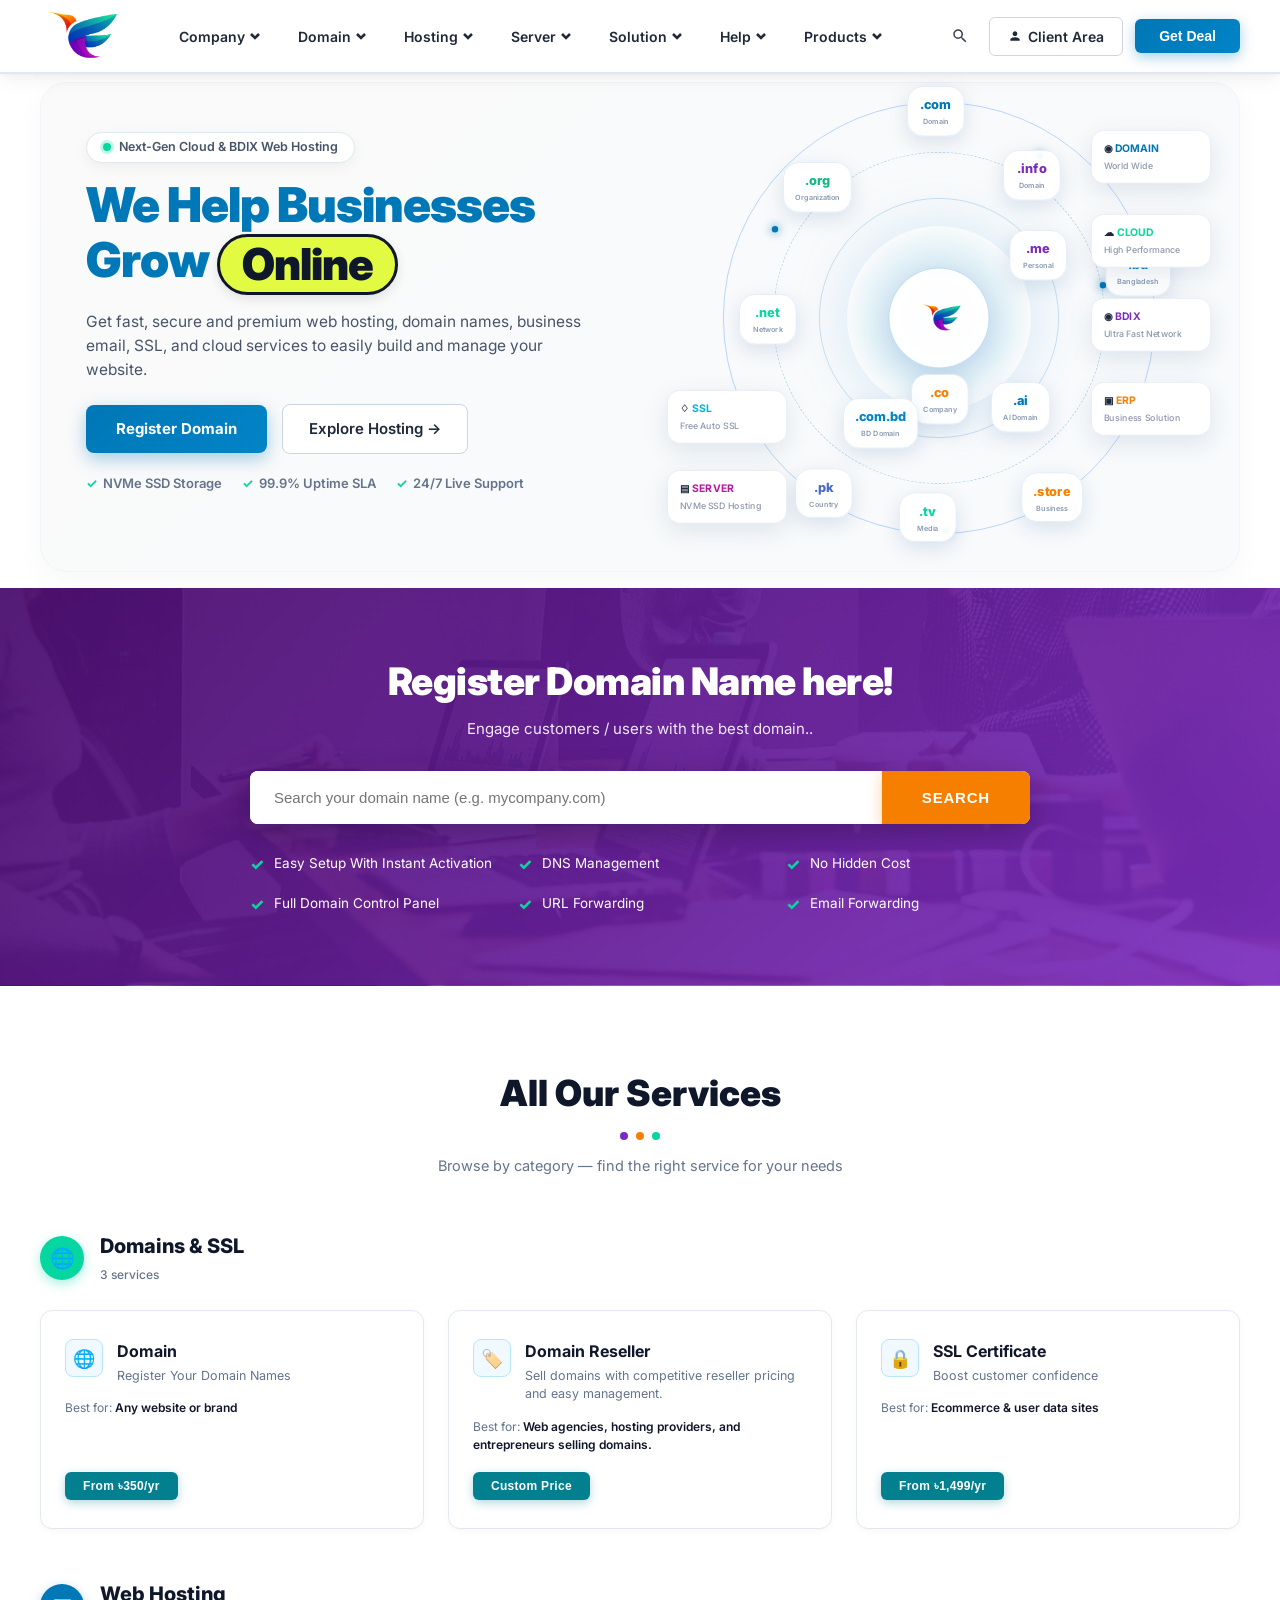
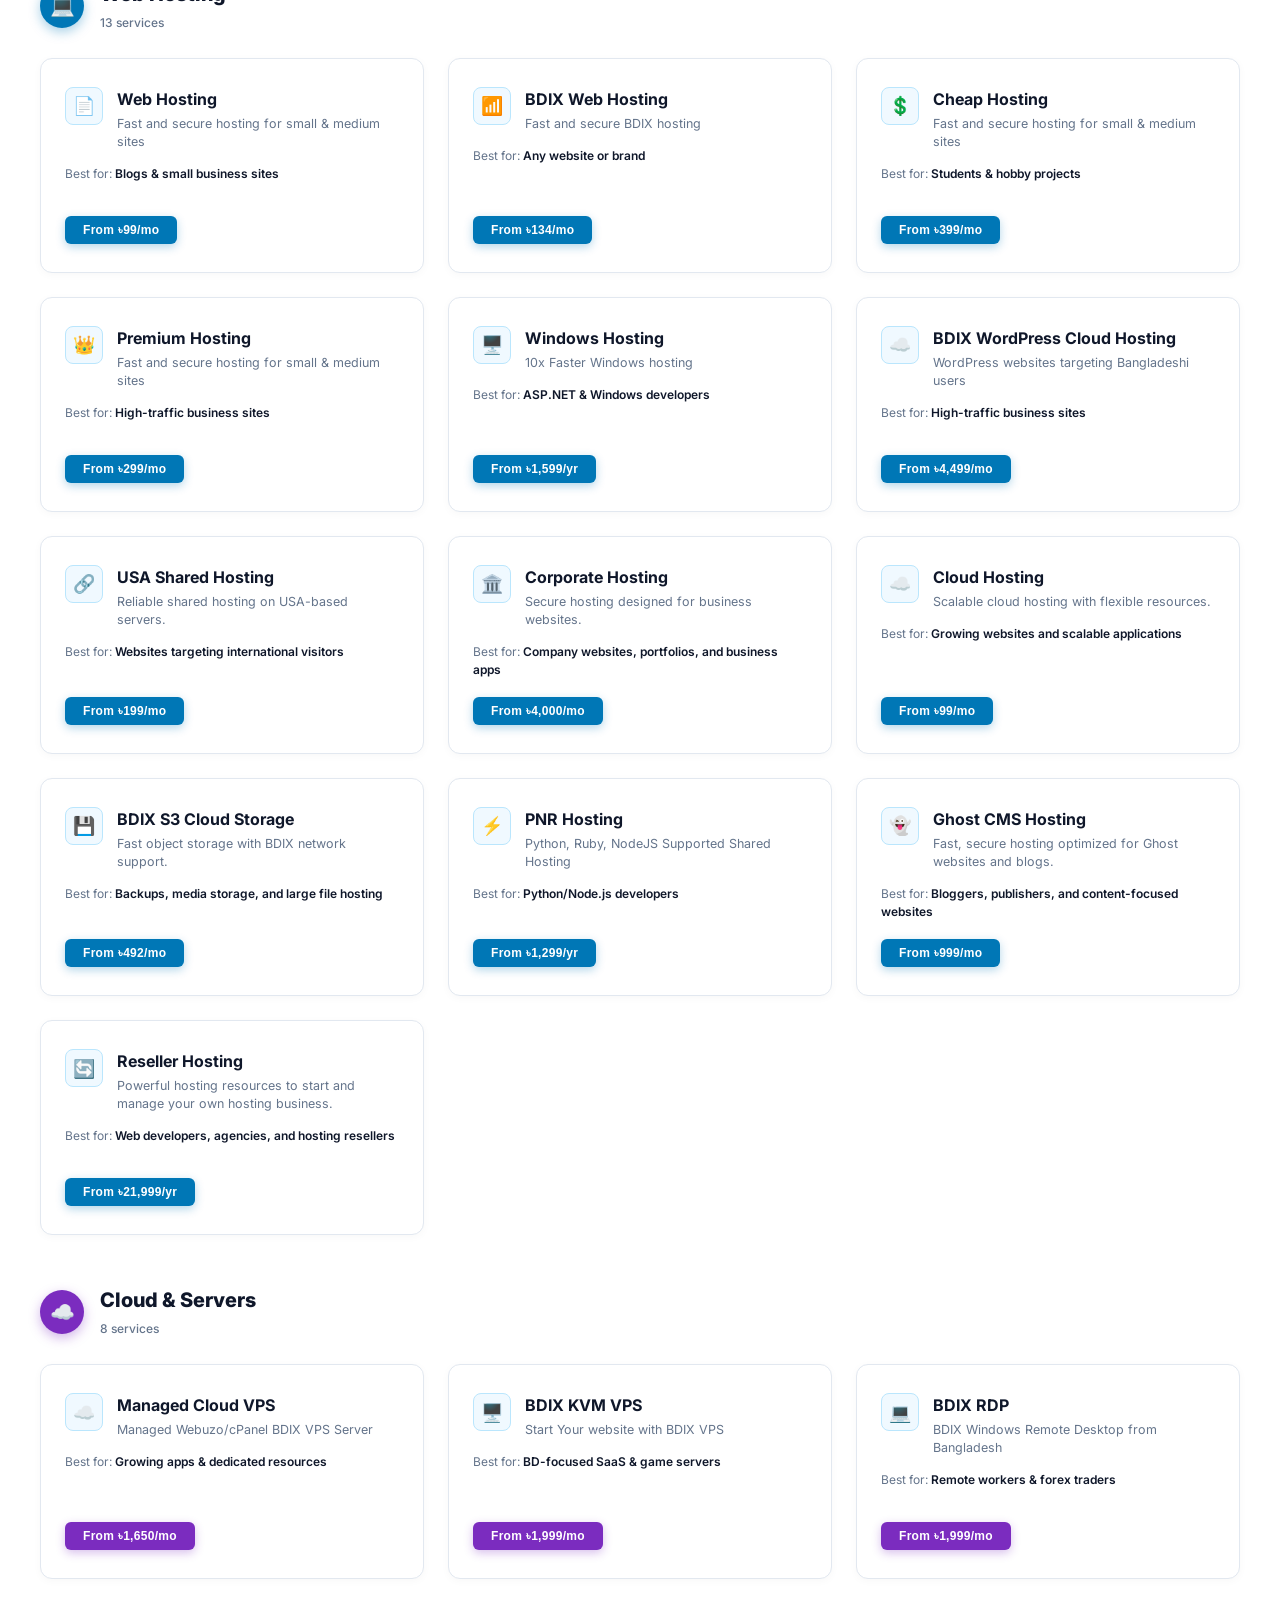
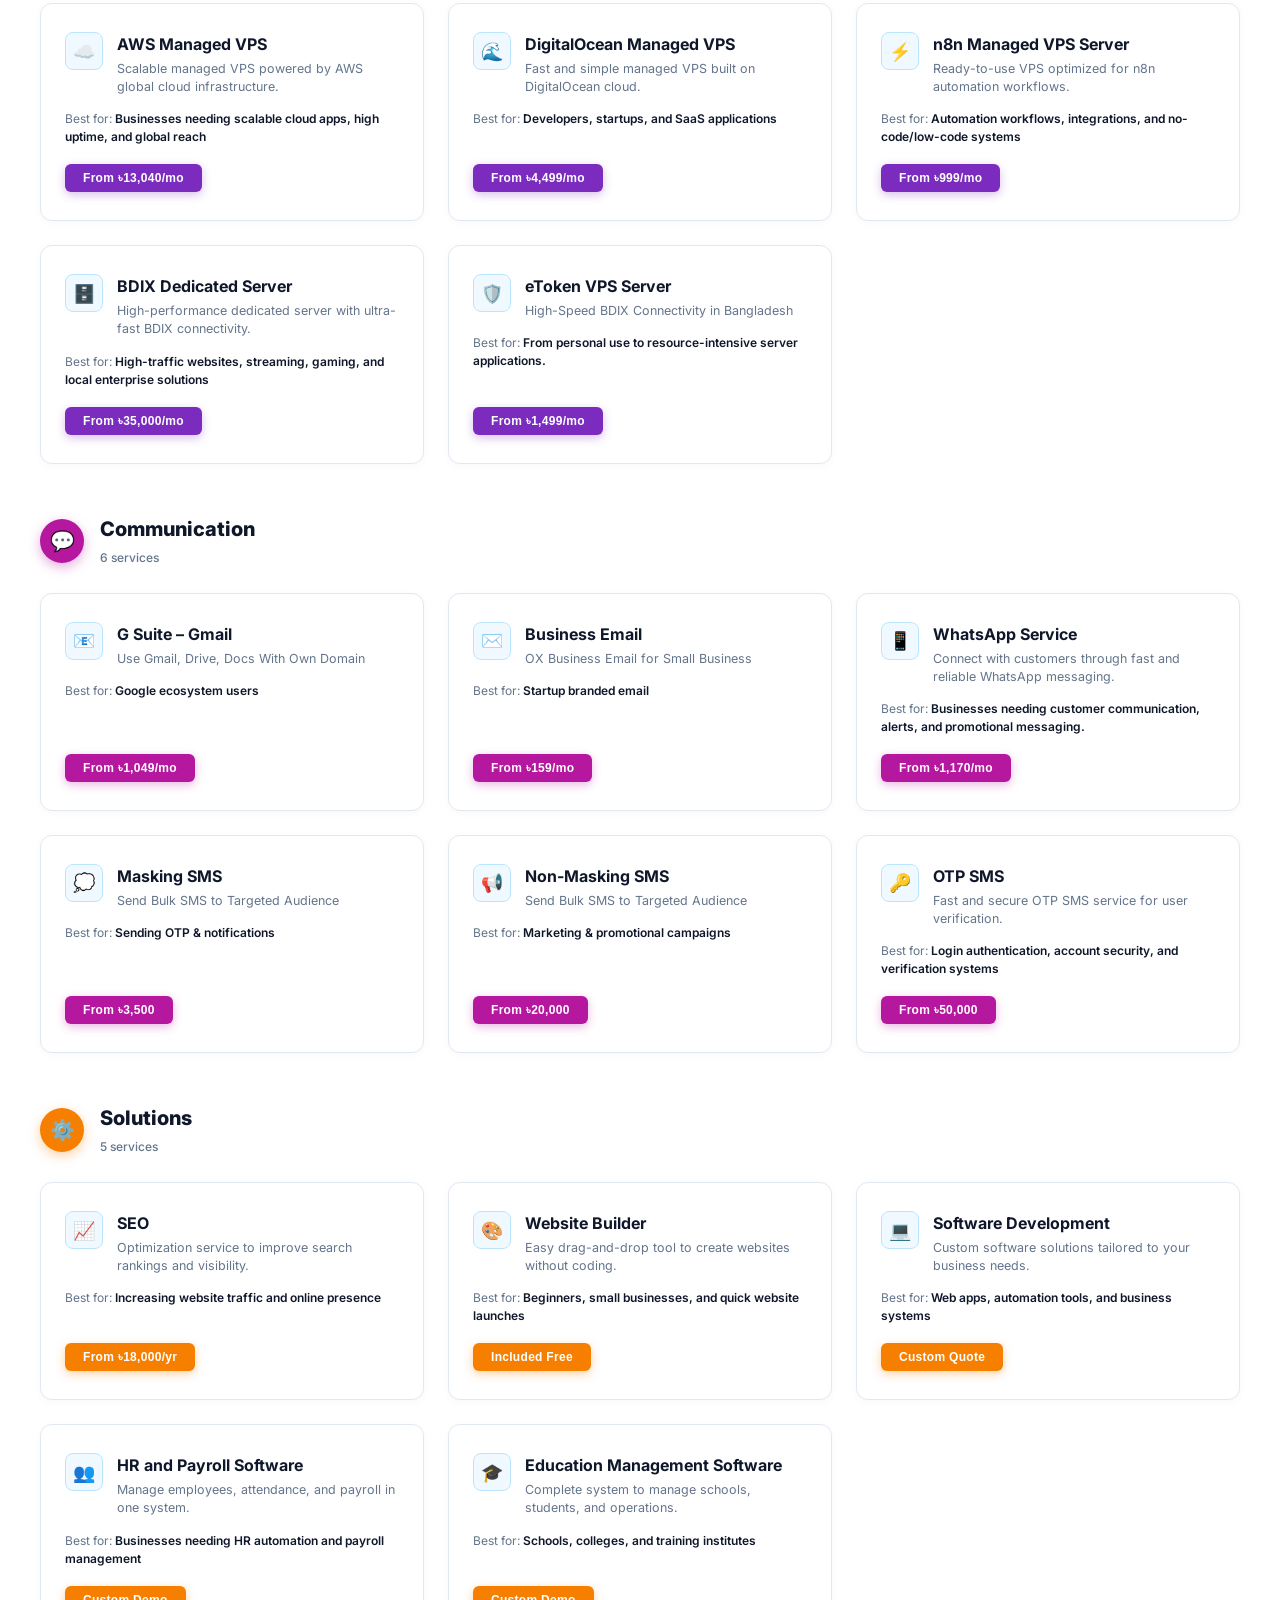
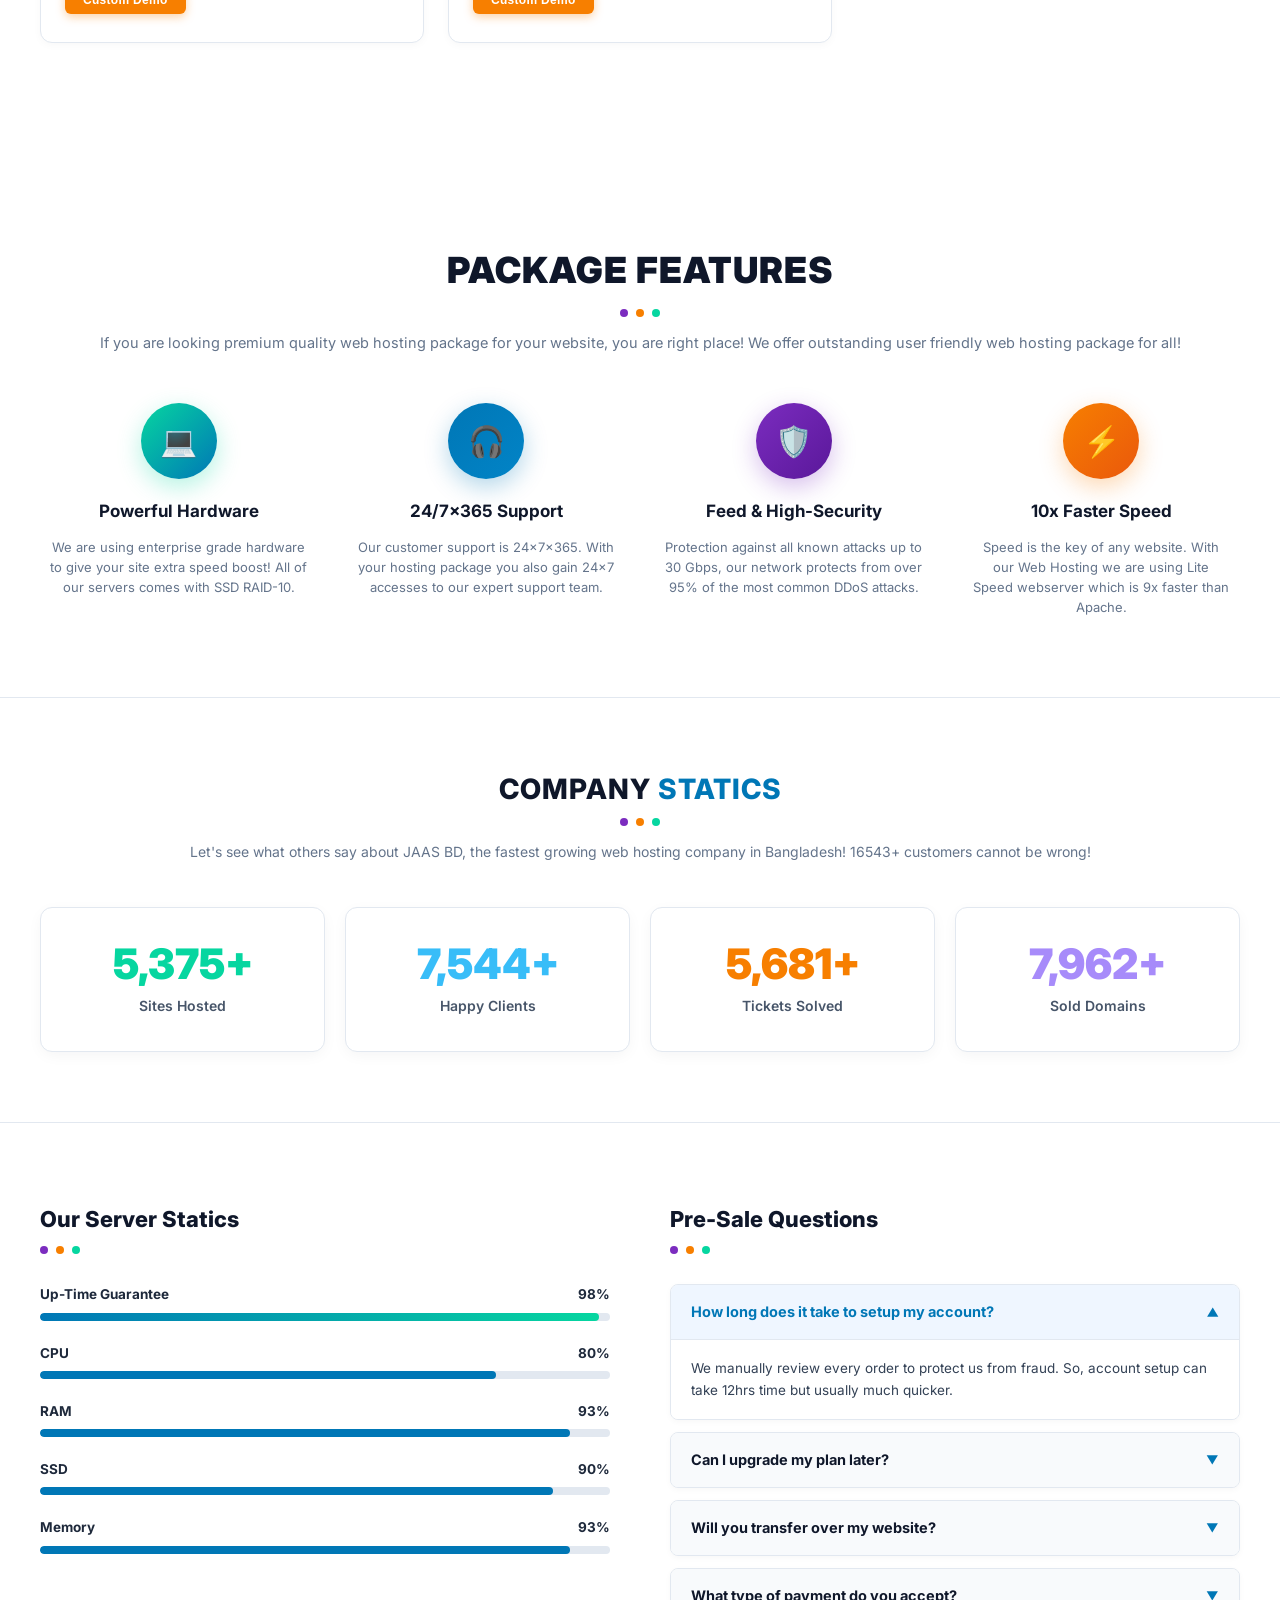
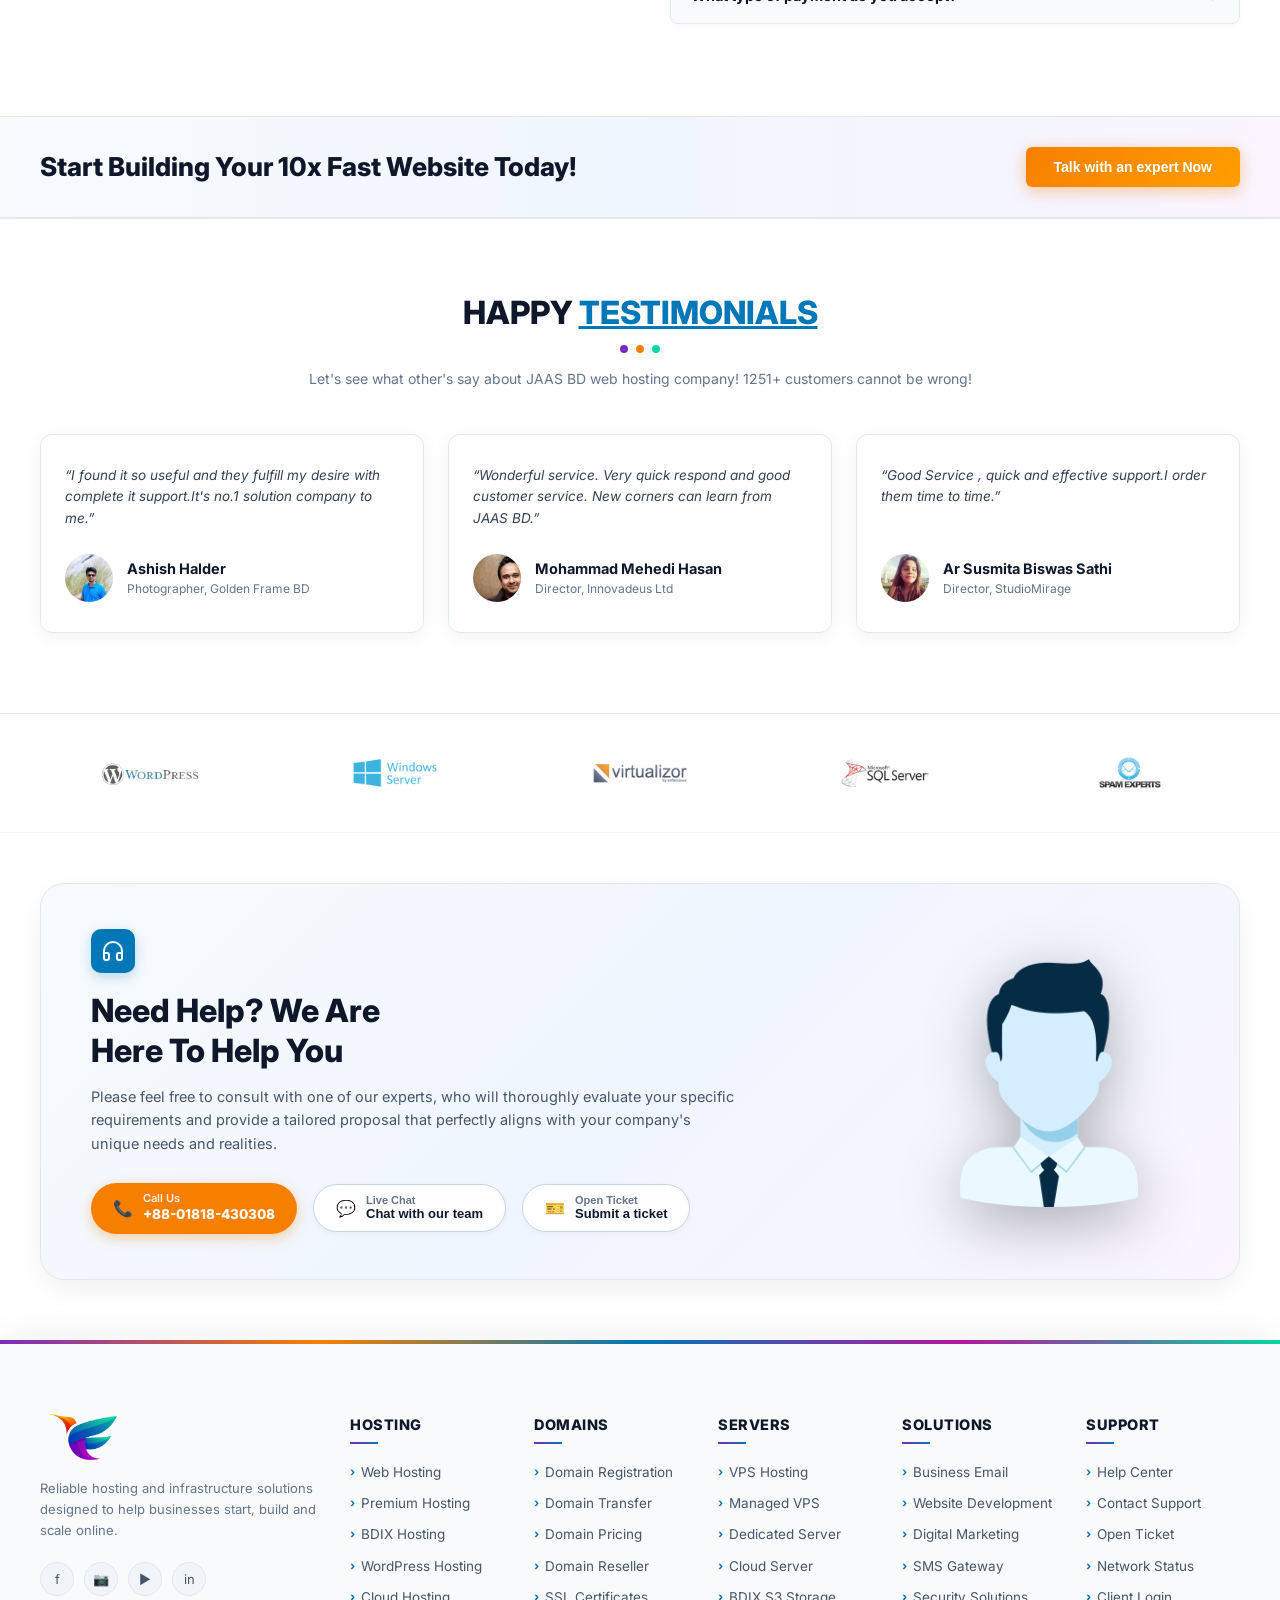
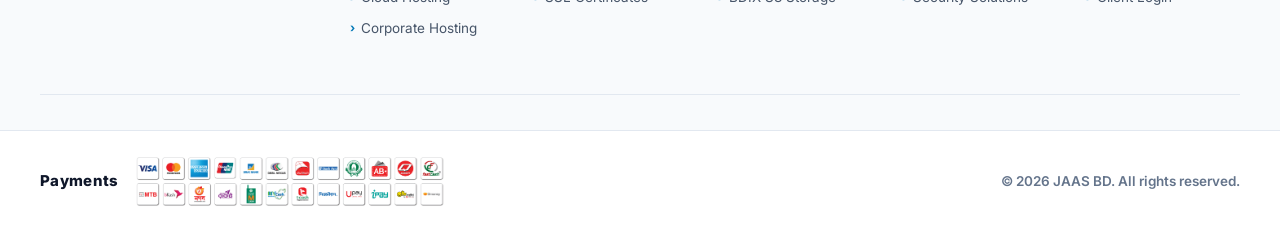
==== commit 9e4f531a: "invoice" ====
--- a/index.html
+++ b/index.html
@@ -96,7 +96,13 @@
       justify-content: space-between;
       height: 72px;
       flex-wrap: nowrap;
-      gap: 15px;
+      gap: 20px;
+    }
+
+    .header-inner nav {
+      flex: 1;
+      display: flex;
+      justify-content: center;
     }
 
     .brand-logo {
@@ -124,9 +130,11 @@
     .nav-links {
       display: flex;
       align-items: center;
+      justify-content: center;
       gap: 14px;
       flex-wrap: nowrap;
       white-space: nowrap;
+      margin: 0 auto;
     }
 
     .nav-link {
@@ -310,6 +318,7 @@
       max-width: 580px;
       text-align: left;
       z-index: 5;
+      margin-top: -28px;
     }
 
     .hero-top-badge {
@@ -1611,7 +1620,7 @@
     .footer-bottom-wrap {
       background: #FFFFFF;
       border-top: 1px solid #E2E8F0;
-      padding: 16px 0;
+      padding: 18px 0;
       margin-top: 35px;
       width: 100%;
     }
@@ -1627,21 +1636,21 @@
     .footer-bottom-left-payments {
       display: flex;
       align-items: center;
-      gap: 16px;
+      gap: 18px;
       flex-wrap: wrap;
     }
 
     .footer-payments-label {
-      font-size: 14.5px;
-      font-weight: 700;
-      color: #1E293B;
-      letter-spacing: 0.2px;
+      font-size: 15px;
+      font-weight: 800;
+      color: #0F172A;
+      letter-spacing: 0.3px;
       white-space: nowrap;
     }
 
     .sslcommerz-footer-banner {
-      height: 46px;
-      max-height: 50px;
+      height: 64px;
+      max-height: 70px;
       width: auto;
       max-width: 100%;
       object-fit: contain;
@@ -1656,29 +1665,117 @@
       white-space: nowrap;
     }
 
-    /* Floating WhatsApp Button */
-    .floating-whatsapp-btn {
+    /* Header Quick Search Modal */
+    .nav-search-modal {
       position: fixed;
-      bottom: 25px;
-      right: 25px;
-      width: 56px;
-      height: 56px;
+      inset: 0;
+      background: rgba(15, 23, 42, 0.65);
+      backdrop-filter: blur(4px);
+      z-index: 99999;
+      display: flex;
+      align-items: flex-start;
+      justify-content: center;
+      padding-top: 90px;
+      animation: fadeIn 0.2s ease;
+    }
+
+    .nav-search-dialog {
+      background: #FFFFFF;
+      width: 100%;
+      max-width: 680px;
+      border-radius: 16px;
+      padding: 24px 28px;
+      box-shadow: 0 25px 60px -15px rgba(0, 0, 0, 0.3);
+      border: 1px solid #E2E8F0;
+      margin: 0 16px;
+    }
+
+    .nav-search-header {
+      display: flex;
+      align-items: center;
+      justify-content: space-between;
+      margin-bottom: 18px;
+    }
+
+    .btn-close-search {
+      background: #F1F5F9;
+      border: none;
+      width: 34px;
+      height: 34px;
       border-radius: 50%;
-      background: #25D366;
+      font-size: 20px;
+      color: #64748B;
+      cursor: pointer;
+      display: flex;
+      align-items: center;
+      justify-content: center;
+      transition: all 0.15s;
+    }
+
+    .btn-close-search:hover {
+      background: #E2E8F0;
+      color: #0F172A;
+    }
+
+    .nav-search-form {
+      display: flex;
+      gap: 10px;
+      margin-bottom: 18px;
+    }
+
+    .nav-search-input {
+      flex: 1;
+      border: 2px solid #0077B6;
+      border-radius: 10px;
+      padding: 14px 18px;
+      font-size: 15px;
+      color: #0F172A;
+      outline: none;
+      box-shadow: 0 4px 12px rgba(0, 119, 182, 0.1);
+    }
+
+    .btn-nav-search-submit {
+      background: #0077B6;
       color: #FFFFFF;
-      display: flex;
-      align-items: center;
-      justify-content: center;
-      box-shadow: 0 8px 24px rgba(37, 211, 102, 0.4);
-      z-index: 9999;
+      font-weight: 700;
+      font-size: 14px;
+      padding: 0 24px;
+      border: none;
+      border-radius: 10px;
       cursor: pointer;
-      transition: all 0.25s cubic-bezier(0.16, 1, 0.3, 1);
-    }
-
-    .floating-whatsapp-btn:hover {
-      transform: scale(1.1);
-      box-shadow: 0 12px 30px rgba(37, 211, 102, 0.6);
-    }
+      transition: background 0.2s;
+    }
+
+    .btn-nav-search-submit:hover {
+      background: #023E8A;
+    }
+
+    .nav-search-tags {
+      display: flex;
+      align-items: center;
+      flex-wrap: wrap;
+      gap: 8px;
+    }
+
+    .search-tag-chip {
+      background: #F8FAFC;
+      border: 1px solid #E2E8F0;
+      padding: 6px 12px;
+      border-radius: 20px;
+      font-size: 12.5px;
+      color: #334155;
+      text-decoration: none;
+      font-weight: 600;
+      transition: all 0.15s;
+    }
+
+    .search-tag-chip:hover {
+      background: #EFF6FF;
+      border-color: #0077B6;
+      color: #0077B6;
+    }
+
+
 
     /* Responsive */
     @media (max-width: 1180px) {
@@ -1899,10 +1996,13 @@
       </nav>
 
       <div class="nav-actions">
-        <button class="btn-search" title="Search">
+        <button class="btn-search" title="Search" onclick="openNavSearchModal()">
           <svg width="18" height="18" viewBox="0 0 24 24" fill="currentColor"><path d="M15.5 14h-.79l-.28-.27A6.471 6.471 0 0 0 16 9.5 6.5 6.5 0 1 0 9.5 16c1.61 0 3.09-.59 4.23-1.57l.27.28v.79l5 4.99L20.49 19l-4.99-5zm-6 0C7.01 14 5 11.99 5 9.5S7.01 5 9.5 5 14 7.01 14 9.5 11.99 14 9.5 14z"/></svg>
         </button>
-        <a href="login.html" class="btn-login" style="text-decoration:none; display:inline-flex; align-items:center; justify-content:center;">Login</a>
+        <a href="login.html" class="btn-login" id="headerClientBtn" style="text-decoration:none; display:inline-flex; align-items:center; justify-content:center; gap:6px;">
+          <svg width="14" height="14" viewBox="0 0 24 24" fill="currentColor"><path d="M12 12c2.21 0 4-1.79 4-4s-1.79-4-4-4-4 1.79-4 4 1.79 4 4 4zm0 2c-2.67 0-8 1.34-8 4v2h16v-2c0-2.66-5.33-4-8-4z"/></svg>
+          Client Area
+        </a>
         <button class="btn-deal" onclick="window.location.href='order.html?plan=business-hosting'">Get Deal</button>
       </div>
     </div>
@@ -3034,15 +3134,109 @@
      </div>
    </footer>
 
-  <!-- Floating WhatsApp Action Button -->
-  <a href="https://wa.me/8801818430308" target="_blank" rel="noopener noreferrer" class="floating-whatsapp-btn" title="Chat on WhatsApp">
-    <svg width="32" height="32" viewBox="0 0 24 24" fill="currentColor">
-      <path d="M12.04 2c-5.46 0-9.91 4.45-9.91 9.91 0 1.75.46 3.45 1.32 4.95L2.05 22l5.25-1.38c1.45.79 3.08 1.21 4.74 1.21 5.46 0 9.91-4.45 9.91-9.91 0-2.65-1.03-5.14-2.9-7.01A9.816 9.816 0 0 0 12.04 2zm.01 1.67c2.2 0 4.26.86 5.82 2.42a8.204 8.204 0 0 1 2.41 5.82c0 4.54-3.7 8.24-8.24 8.24-1.42 0-2.82-.37-4.06-1.08l-.29-.17-3.02.79.81-2.94-.19-.3a8.214 8.214 0 0 1-1.26-4.36c0-4.54 3.7-8.24 8.24-8.24zm4.52 11.66c-.25-.13-1.47-.72-1.7-.81-.23-.08-.39-.13-.56.13-.17.25-.64.81-.79.97-.14.17-.29.19-.54.06-.25-.13-1.06-.39-2.02-1.25-.75-.67-1.26-1.5-1.4-1.75-.15-.25-.02-.39.11-.51.11-.11.25-.29.38-.44.13-.14.17-.25.25-.42.08-.17.04-.31-.02-.44-.06-.13-.56-1.35-.77-1.85-.2-.48-.41-.42-.56-.43h-.48c-.17 0-.44.06-.67.31-.23.25-.88.86-.88 2.1s.9 2.44 1.02 2.61c.13.17 1.77 2.7 4.29 3.79.6.26 1.07.41 1.44.53.6.19 1.15.16 1.58.1.48-.07 1.47-.6 1.68-1.18.21-.58.21-1.07.15-1.18-.06-.11-.23-.17-.48-.29z"/>
-    </svg>
-  </a>
+
+
+  <!-- Top Navigation Search Modal -->
+  <div id="navSearchModal" class="nav-search-modal" style="display:none;" onclick="if(event.target===this) closeNavSearchModal()">
+    <div class="nav-search-dialog">
+      <div class="nav-search-header">
+        <div style="display:flex; align-items:center; gap:8px;">
+          <svg width="20" height="20" viewBox="0 0 24 24" fill="#0077B6"><path d="M15.5 14h-.79l-.28-.27A6.471 6.471 0 0 0 16 9.5 6.5 6.5 0 1 0 9.5 16c1.61 0 3.09-.59 4.23-1.57l.27.28v.79l5 4.99L20.49 19l-4.99-5zm-6 0C7.01 14 5 11.99 5 9.5S7.01 5 9.5 5 14 7.01 14 9.5 11.99 14 9.5 14z"/></svg>
+          <span style="font-weight:800; font-size:16px; color:#0F172A;">Instant Domain &amp; Package Search</span>
+        </div>
+        <button type="button" class="btn-close-search" onclick="closeNavSearchModal()">&times;</button>
+      </div>
+      <form onsubmit="executeNavSearch(event)" class="nav-search-form">
+        <input type="text" id="navSearchInput" class="nav-search-input" placeholder="Search domain (e.g. mybrand.com) or package (e.g. BDIX, VPS, WordPress)..." autocomplete="off">
+        <button type="submit" class="btn-nav-search-submit">Search &rarr;</button>
+      </form>
+      <div class="nav-search-tags">
+        <span style="font-size:12px; font-weight:700; color:#64748B;">Popular:</span>
+        <a href="order.html?cat=BDIX%20Web%20Hosting" class="search-tag-chip">⚡ BDIX Web Hosting</a>
+        <a href="order.html?cat=BDIX%20Cloud%20VPS" class="search-tag-chip">☁️ BDIX Cloud VPS</a>
+        <a href="order.html?cat=Web%20Hosting" class="search-tag-chip">🌐 Web Hosting</a>
+        <a href="order.html?plan=domain-registration" class="search-tag-chip">🔍 Register .COM</a>
+        <a href="servers.html#dedicated" class="search-tag-chip">🖥️ Dedicated Server</a>
+        <a href="order.html?cat=Software" class="search-tag-chip">🛡️ SSL &amp; Software</a>
+      </div>
+    </div>
+  </div>
 
   <!-- Interactive JavaScript -->
   <script>
+    // Header Search Modal Handlers
+    function openNavSearchModal() {
+      const m = document.getElementById('navSearchModal');
+      if (m) {
+        m.style.display = 'flex';
+        const inp = document.getElementById('navSearchInput');
+        if (inp) {
+          inp.focus();
+          inp.select();
+        }
+      }
+    }
+
+    function closeNavSearchModal() {
+      const m = document.getElementById('navSearchModal');
+      if (m) m.style.display = 'none';
+    }
+
+    function executeNavSearch(e) {
+      if (e) e.preventDefault();
+      const inp = document.getElementById('navSearchInput');
+      if (!inp) return;
+      const q = inp.value.trim().toLowerCase();
+      if (!q) return;
+
+      closeNavSearchModal();
+
+      // Check keywords
+      if (q.includes('bdix') && (q.includes('vps') || q.includes('cloud') || q.includes('server'))) {
+        window.location.href = 'order.html?cat=BDIX%20Cloud%20VPS';
+        return;
+      }
+      if (q.includes('bdix')) {
+        window.location.href = 'order.html?cat=BDIX%20Web%20Hosting';
+        return;
+      }
+      if (q.includes('vps') || q.includes('cloud') || q.includes('server') || q.includes('dedicated')) {
+        window.location.href = 'order.html?cat=BDIX%20Cloud%20VPS';
+        return;
+      }
+      if (q.includes('reseller')) {
+        window.location.href = 'order.html?cat=Reseller%20Hosting';
+        return;
+      }
+      if (q.includes('software') || q.includes('license') || q.includes('ssl')) {
+        window.location.href = 'order.html?cat=Software';
+        return;
+      }
+      if (q.includes('web') || q.includes('hosting')) {
+        window.location.href = 'order.html?cat=Web%20Hosting';
+        return;
+      }
+
+      // Default to domain search in order.html
+      const clean = q.replace(/^(https?:\/\/)?(www\.)?/, '').split('/')[0];
+      const domain = clean.includes('.') ? clean : clean + '.com';
+      window.location.href = 'order.html?domain=' + encodeURIComponent(domain);
+    }
+
+    // Check client session
+    document.addEventListener('DOMContentLoaded', () => {
+      const clientSession = localStorage.getItem('jaas_client_session') || sessionStorage.getItem('jaas_client_session');
+      const clientBtn = document.getElementById('headerClientBtn');
+      if (clientSession && clientBtn) {
+        clientBtn.href = 'clientarea.html';
+        clientBtn.innerHTML = '<svg width="14" height="14" viewBox="0 0 24 24" fill="currentColor"><path d="M12 12c2.21 0 4-1.79 4-4s-1.79-4-4-4-4 1.79-4 4 1.79 4 4 4zm0 2c-2.67 0-8 1.34-8 4v2h16v-2c0-2.66-5.33-4-8-4z"/></svg> Client Area';
+      }
+    });
+
+    // Close search modal on ESC key
+    document.addEventListener('keydown', (e) => {
+      if (e.key === 'Escape') closeNavSearchModal();
+    });
     // FAQ Accordion Toggle
     document.querySelectorAll('.faq-item').forEach(item => {
       const q = item.querySelector('.faq-question');
